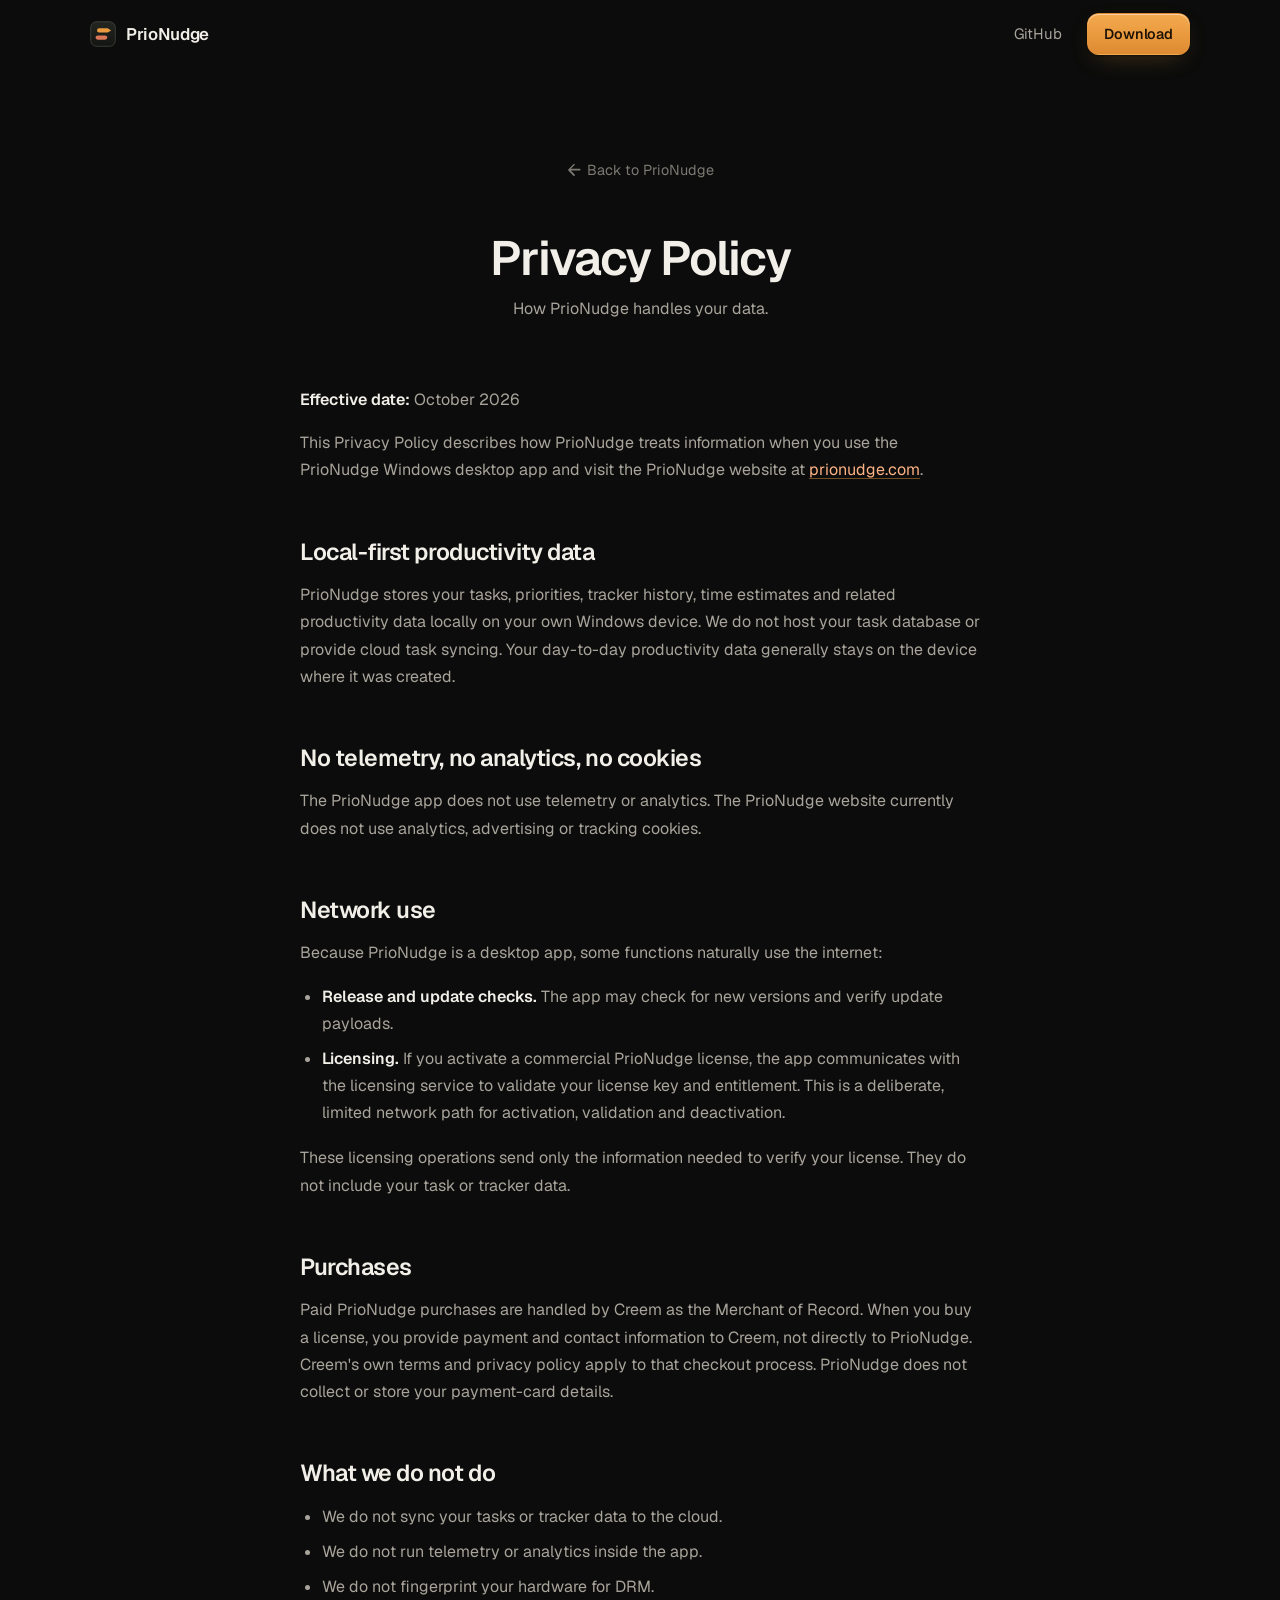
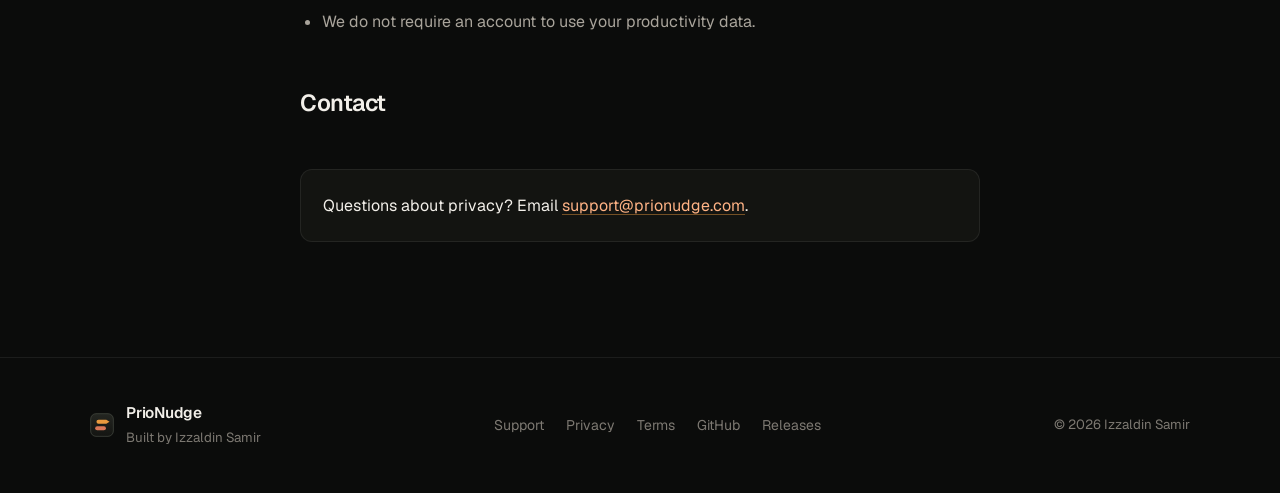
==== privacy.html @ b332f123 "chore: prepare site legal and support pages" ====
<!DOCTYPE html>
<html lang="en">
<head>
<meta charset="utf-8">
<meta name="viewport" content="width=device-width, initial-scale=1">
<title>Privacy Policy — PrioNudge</title>
<meta name="description" content="PrioNudge privacy policy: local-first task and tracker data, no cloud syncing, no telemetry, and how licensing and update checks use the network.">
<meta name="color-scheme" content="dark">
<meta name="theme-color" content="#0B0C0B">

<link rel="canonical" href="https://prionudge.com/privacy.html">

<meta property="og:type" content="website">
<meta property="og:site_name" content="PrioNudge">
<meta property="og:title" content="Privacy Policy — PrioNudge">
<meta property="og:description" content="PrioNudge privacy policy: local-first task and tracker data, no cloud syncing, no telemetry, and how licensing and update checks use the network.">
<meta property="og:url" content="https://prionudge.com/privacy.html">
<meta property="og:image" content="https://prionudge.com/assets/img/og.jpg">

<meta name="twitter:card" content="summary_large_image">
<meta name="twitter:title" content="Privacy Policy — PrioNudge">
<meta name="twitter:description" content="PrioNudge privacy policy: local-first task and tracker data, no cloud syncing, no telemetry, and how licensing and update checks use the network.">
<meta name="twitter:image" content="https://prionudge.com/assets/img/og.jpg">

<link rel="icon" href="assets/favicon.svg" type="image/svg+xml">
<link rel="apple-touch-icon" href="assets/favicon.svg">
<link rel="preload" href="assets/fonts/geist-variable.woff2" as="font" type="font/woff2" crossorigin>
<link rel="stylesheet" href="styles.css">
<noscript><style>[data-reveal]{opacity:1;transform:none}[data-reveal] [data-reveal]{opacity:1;transform:none}</style></noscript>
</head>
<body class="legal-page">
<a class="skip-link" href="#main">Skip to content</a>

<header class="nav" id="nav">
  <div class="container nav__inner">
    <a class="nav__brand" href="index.html" aria-label="PrioNudge, back to home">
      <span class="mark" aria-hidden="true">
        <svg viewBox="0 0 512 512" focusable="false" aria-hidden="true"><use href="#pn-mark"/></svg>
      </span>
      <span class="nav__wordmark">PrioNudge</span>
    </a>
    <nav class="nav__links" aria-label="Primary">
      <a class="nav__link" href="https://github.com/IzzaldinSamir/prionudge-releases" target="_blank" rel="noopener">GitHub</a>
      <a class="btn btn--primary btn--sm" href="https://github.com/IzzaldinSamir/prionudge-releases/releases/download/v0.1.16/PrioNudge_0.1.16_x64-setup.exe" data-dl="exe">Download</a>
    </nav>
  </div>
</header>

<main id="main">
  <div class="legal__container">
    <header class="legal__header" data-reveal>
      <a class="legal__back" href="index.html">
        <svg viewBox="0 0 16 16" aria-hidden="true"><path d="M8.707 1.5a1 1 0 0 0-1.414 0L1.5 7.293a1 1 0 0 0 0 1.414l5.793 5.793a1 1 0 1 0 1.414-1.414L4.414 8.5H14.5a1 1 0 0 0 0-2H4.414l4.293-4.293a1 1 0 0 0 0-1.414z"/></svg>
        Back to PrioNudge
      </a>
      <h1 class="hero__title">Privacy Policy</h1>
      <p>How PrioNudge handles your data.</p>
    </header>

    <div class="legal__body" data-reveal>
      <p><strong>Effective date:</strong> October 2026</p>

      <p>This Privacy Policy describes how PrioNudge treats information when you use the PrioNudge Windows desktop app and visit the PrioNudge website at <a href="https://prionudge.com/">prionudge.com</a>.</p>

      <h2>Local-first productivity data</h2>
      <p>PrioNudge stores your tasks, priorities, tracker history, time estimates and related productivity data locally on your own Windows device. We do not host your task database or provide cloud task syncing. Your day-to-day productivity data generally stays on the device where it was created.</p>

      <h2>No telemetry, no analytics, no cookies</h2>
      <p>The PrioNudge app does not use telemetry or analytics. The PrioNudge website currently does not use analytics, advertising or tracking cookies.</p>

      <h2>Network use</h2>
      <p>Because PrioNudge is a desktop app, some functions naturally use the internet:</p>
      <ul>
        <li><strong>Release and update checks.</strong> The app may check for new versions and verify update payloads.</li>
        <li><strong>Licensing.</strong> If you activate a commercial PrioNudge license, the app communicates with the licensing service to validate your license key and entitlement. This is a deliberate, limited network path for activation, validation and deactivation.</li>
      </ul>
      <p>These licensing operations send only the information needed to verify your license. They do not include your task or tracker data.</p>

      <h2>Purchases</h2>
      <p>Paid PrioNudge purchases are handled by Creem as the Merchant of Record. When you buy a license, you provide payment and contact information to Creem, not directly to PrioNudge. Creem's own terms and privacy policy apply to that checkout process. PrioNudge does not collect or store your payment-card details.</p>

      <h2>What we do not do</h2>
      <ul>
        <li>We do not sync your tasks or tracker data to the cloud.</li>
        <li>We do not run telemetry or analytics inside the app.</li>
        <li>We do not fingerprint your hardware for DRM.</li>
        <li>We do not require an account to use your productivity data.</li>
      </ul>

      <h2>Contact</h2>
      <div class="legal__contact">
        <p>Questions about privacy? Email <a href="mailto:support@prionudge.com">support@prionudge.com</a>.</p>
      </div>
    </div>
  </div>
</main>

<footer class="footer">
  <div class="container footer__inner">
    <div class="footer__brand">
      <span class="mark mark--sm" aria-hidden="true">
        <svg viewBox="0 0 512 512" focusable="false" aria-hidden="true"><use href="#pn-mark"/></svg>
      </span>
      <span>
        <span class="footer__name">PrioNudge</span>
        <span class="footer__by">Built by Izzaldin Samir</span>
      </span>
    </div>
    <nav class="footer__links" aria-label="Footer">
      <a href="mailto:support@prionudge.com">Support</a>
      <a href="privacy.html" aria-current="page">Privacy</a>
      <a href="terms.html">Terms</a>
      <a href="https://github.com/IzzaldinSamir/prionudge-releases" target="_blank" rel="noopener">GitHub</a>
      <a href="https://github.com/IzzaldinSamir/prionudge-releases/releases" target="_blank" rel="noopener">Releases</a>
    </nav>
    <p class="footer__copy">&copy; 2026 Izzaldin Samir</p>
  </div>
</footer>

<svg class="svg-defs" aria-hidden="true" focusable="false" width="0" height="0">
  <defs>
    <linearGradient id="pn-bg" x1="0%" y1="0%" x2="0%" y2="100%">
      <stop offset="0%" stop-color="#242621"/><stop offset="100%" stop-color="#141512"/>
    </linearGradient>
    <g id="pn-mark">
      <rect x="14" y="14" width="484" height="484" rx="114" fill="url(#pn-bg)" stroke="#4A4E46" stroke-width="14"/>
      <rect x="110" y="284" width="230" height="84" rx="42" fill="#D97757"/>
      <path d="M 180 144 L 348 144 L 416 186 L 348 228 L 180 228 A 42 42 0 0 1 180 144 Z" fill="#EA9A3E"/>
    </g>
  </defs>
</svg>

<script src="script.js" defer></script>
</body>
</html>
---- styles.css ----
/* =========================================================
   PrioNudge — landing page
   Obsidian + amber/terracotta. Dark, layered, restrained.
   No build step. No dependencies.
   ========================================================= */

@font-face {
  font-family: "Geist";
  src: url("assets/fonts/geist-variable.woff2") format("woff2");
  font-weight: 100 900;
  font-style: normal;
  font-display: swap;
}

:root {
  /* surfaces */
  --bg:            #0B0C0B;
  --bg-raised:     #0F100E;
  --surface:       #131411;
  --surface-2:     #181916;
  --surface-3:     #1D1E1B;
  --line:          rgba(255, 255, 255, 0.07);
  --line-strong:   rgba(255, 255, 255, 0.13);
  --line-warm:     rgba(234, 154, 62, 0.22);

  /* text */
  --text:          #F2EFE9;
  --text-2:        #A9A49B;
  --text-3:        #7D7972;

  /* brand */
  --amber:         #EA9A3E;
  --amber-soft:    #FFB385;
  --amber-glow:    rgba(234, 154, 62, 0.35);
  --terracotta:    #D97757;
  --terracotta-glow:rgba(217, 119, 87, 0.25);
  --ink:           #1B1004;

  /* metrics */
  --container:     1180px;
  --gutter:        clamp(18px, 4.6vw, 40px);
  --radius:        16px;
  --radius-sm:     12px;
  --radius-xs:     8px;

  --font: "Geist", ui-sans-serif, system-ui, -apple-system, "Segoe UI Variable Text",
          "Segoe UI", Roboto, Helvetica, Arial, sans-serif;
  --mono: ui-monospace, "Cascadia Code", "SF Mono", Menlo, Consolas, monospace;

  --ease: cubic-bezier(0.22, 0.68, 0.16, 1);
  --ease-out: cubic-bezier(0.16, 1, 0.3, 1);
}

/* ---------- reset ---------- */
*, *::before, *::after { box-sizing: border-box; }
* { margin: 0; }

html {
  -webkit-text-size-adjust: 100%;
  scroll-behavior: smooth;
}

body {
  background: var(--bg);
  color: var(--text);
  font-family: var(--font);
  font-size: 16px;
  line-height: 1.55;
  font-synthesis-weight: none;
  -webkit-font-smoothing: antialiased;
  -moz-osx-font-smoothing: grayscale;
  overflow-x: hidden;
  text-rendering: optimizeLegibility;
}

img, svg { display: block; max-width: 100%; }
img { height: auto; }

a { color: inherit; text-decoration: none; }

h1, h2, h3, h4 {
  font-weight: 600;
  letter-spacing: -0.032em;
  line-height: 1.1;
  text-wrap: balance;
}

p { text-wrap: pretty; }

::selection { background: rgba(234, 154, 62, 0.28); color: #fff; }

.svg-defs { position: absolute; width: 0; height: 0; overflow: hidden; }

/* ---------- focus ---------- */
:focus-visible {
  outline: 2px solid var(--amber);
  outline-offset: 3px;
  border-radius: 4px;
}

.skip-link {
  position: absolute;
  left: 12px;
  top: -60px;
  z-index: 100;
  padding: 10px 16px;
  border-radius: var(--radius-xs);
  background: var(--surface-2);
  border: 1px solid var(--line-strong);
  color: var(--text);
  font-size: 0.9rem;
  transition: top 0.18s var(--ease);
}
.skip-link:focus { top: 12px; }

/* ---------- layout ---------- */
.container {
  width: 100%;
  max-width: var(--container);
  margin-inline: auto;
  padding-inline: var(--gutter);
}

.section {
  padding-block: clamp(72px, 9.5vw, 132px);
  position: relative;
}

.section__head {
  display: flex;
  flex-wrap: wrap;
  align-items: end;
  justify-content: space-between;
  gap: 18px 40px;
  margin-bottom: clamp(40px, 5.4vw, 64px);
}
.section__head--center {
  flex-direction: column;
  align-items: center;
  text-align: center;
}

.section__eyebrow {
  color: var(--amber);
  font-size: 0.75rem;
  font-weight: 650;
  letter-spacing: 0.12em;
  text-transform: uppercase;
  margin-bottom: 12px;
}

.section__title {
  font-size: clamp(1.55rem, 3.4vw, 2.6rem);
  max-width: 28ch;
}
.section__title .dim { color: var(--text-3); }

.section__lead {
  color: var(--text-2);
  font-size: clamp(1rem, 1.35vw, 1.1rem);
  line-height: 1.65;
  max-width: 52ch;
}

.grad {
  background-image: linear-gradient(100deg, var(--amber-soft) 0%, var(--amber) 40%, var(--terracotta) 100%);
  -webkit-background-clip: text;
  background-clip: text;
  color: transparent;
  -webkit-text-fill-color: transparent;
}

@supports not ((background-clip: text) or (-webkit-background-clip: text)) {
  .grad {
    background-image: none;
    color: var(--amber);
    -webkit-text-fill-color: currentColor;
  }
}

/* ---------- buttons ---------- */
.btn {
  display: inline-flex;
  align-items: center;
  justify-content: center;
  gap: 9px;
  border: 1px solid transparent;
  border-radius: var(--radius-sm);
  font-family: inherit;
  font-weight: 550;
  letter-spacing: -0.011em;
  white-space: nowrap;
  cursor: pointer;
  transition: transform 0.18s var(--ease), box-shadow 0.22s var(--ease),
              background-color 0.18s var(--ease), border-color 0.18s var(--ease),
              color 0.18s var(--ease);
}

.btn--sm { padding: 9px 16px; font-size: 0.9rem; min-height: 38px; }
.btn--lg { padding: 15px 24px; font-size: 1rem; border-radius: 12px; min-height: 52px; }

.btn__icon { width: 17px; height: 17px; flex: none; fill: currentColor; }

.btn--primary {
  color: var(--ink);
  background-image: linear-gradient(180deg, #F3A94F 0%, var(--amber) 52%, #DD8A32 100%);
  box-shadow:
    inset 0 1px 0 rgba(255, 255, 255, 0.45),
    0 1px 2px rgba(0, 0, 0, 0.5),
    0 8px 26px -10px var(--amber-glow);
}
.btn--primary:hover {
  transform: translateY(-1px);
  box-shadow:
    inset 0 1px 0 rgba(255, 255, 255, 0.55),
    0 2px 5px rgba(0, 0, 0, 0.5),
    0 16px 38px -10px rgba(234, 154, 62, 0.65);
}
.btn--primary:active { transform: translateY(0) scale(0.985); }

.btn--ghost {
  color: var(--text);
  background: rgba(255, 255, 255, 0.04);
  border-color: var(--line-strong);
}
.btn--ghost:hover {
  transform: translateY(-1px);
  background: rgba(255, 255, 255, 0.085);
  border-color: rgba(255, 255, 255, 0.24);
}
.btn--ghost:active { transform: translateY(0) scale(0.985); }

/* ---------- nav ---------- */
.nav {
  position: sticky;
  top: 0;
  z-index: 50;
  border-bottom: 1px solid transparent;
  transition: background-color 0.25s var(--ease), border-color 0.25s var(--ease),
              backdrop-filter 0.25s var(--ease);
}
.nav.is-scrolled {
  background: rgba(11, 12, 11, 0.78);
  backdrop-filter: saturate(150%) blur(16px);
  -webkit-backdrop-filter: saturate(150%) blur(16px);
  border-bottom-color: var(--line);
}

.nav__inner {
  height: 68px;
  display: flex;
  align-items: center;
  justify-content: space-between;
  gap: 16px;
}

.nav__brand {
  display: inline-flex;
  align-items: center;
  gap: 10px;
  min-width: 0;
}
.mark { display: block; width: 26px; height: 26px; flex: none; }
.mark svg { width: 100%; height: 100%; }
.mark--sm { width: 24px; height: 24px; }

.nav__wordmark {
  font-size: 1.05rem;
  font-weight: 600;
  letter-spacing: -0.02em;
}

.nav__links {
  display: flex;
  align-items: center;
  gap: clamp(12px, 2vw, 26px);
}

.nav__link {
  color: var(--text-2);
  font-size: 0.93rem;
  transition: color 0.18s var(--ease);
}
.nav__link:hover { color: var(--text); }

/* =========================================================
   HERO
   ========================================================= */
.hero {
  position: relative;
  padding-top: clamp(56px, 8.5vw, 108px);
  padding-bottom: clamp(44px, 6vw, 76px);
  overflow: hidden;
}

.hero__ambiance {
  position: absolute;
  inset: 0;
  pointer-events: none;
  z-index: 0;
}

.hero__aura {
  position: absolute;
  left: 50%;
  top: -320px;
  width: min(1320px, 170vw);
  height: 1300px;
  transform: translateX(-50%);
  background: radial-gradient(
    52% 42% at 50% 38%,
    rgba(234, 154, 62, 0.22) 0%,
    rgba(217, 119, 87, 0.10) 42%,
    rgba(217, 119, 87, 0) 72%
  );
}

.hero__grid {
  position: absolute;
  inset: 0;
  background-image:
    linear-gradient(rgba(255, 255, 255, 0.028) 1px, transparent 1px),
    linear-gradient(90deg, rgba(255, 255, 255, 0.028) 1px, transparent 1px);
  background-size: 44px 44px;
  -webkit-mask-image: radial-gradient(ellipse at 50% 28%, black 0%, transparent 65%);
  mask-image: radial-gradient(ellipse at 50% 28%, black 0%, transparent 65%);
}

.hero__vignette {
  position: absolute;
  inset: 0;
  background: radial-gradient(ellipse at 50% 0%, transparent 35%, rgba(0,0,0,0.55) 100%);
}

.hero__inner {
  position: relative;
  z-index: 1;
  text-align: center;
  display: flex;
  flex-direction: column;
  align-items: center;
}

.eyebrow {
  display: inline-flex;
  align-items: center;
  gap: 8px;
  padding: 7px 14px 7px 11px;
  border: 1px solid var(--line);
  border-radius: 999px;
  background: rgba(255, 255, 255, 0.03);
  color: var(--text-2);
  font-size: 0.82rem;
  letter-spacing: 0.005em;
}
.eyebrow__dot {
  width: 7px; height: 7px; border-radius: 50%;
  background: var(--amber);
  box-shadow: 0 0 0 3px rgba(234, 154, 62, 0.18);
}

.hero__title {
  margin-top: clamp(22px, 3.4vw, 34px);
  font-size: clamp(1.75rem, 6.5vw, 4.2rem);
  line-height: 1.05;
  letter-spacing: -0.038em;
  max-width: 22ch;
}

.hero__lead {
  margin-top: clamp(16px, 2.3vw, 24px);
  max-width: 58ch;
  color: var(--text-2);
  font-size: clamp(1.02rem, 1.55vw, 1.15rem);
  line-height: 1.65;
}

.hero__actions {
  margin-top: clamp(28px, 3.8vw, 40px);
  display: flex;
  flex-wrap: wrap;
  gap: 12px;
  align-items: center;
  justify-content: center;
}

.hero__note {
  margin-top: 18px;
  color: var(--text-3);
  font-size: 0.875rem;
  display: flex;
  flex-wrap: wrap;
  justify-content: center;
  align-items: center;
  gap: 6px;
}
.hero__note--center { justify-content: center; }
.hero__note a {
  color: var(--text-2);
  text-decoration: underline;
  text-decoration-color: rgba(255, 255, 255, 0.22);
  text-underline-offset: 3px;
  transition: color 0.18s var(--ease), text-decoration-color 0.18s var(--ease);
}
.hero__note a:hover { color: var(--amber); text-decoration-color: rgba(234, 154, 62, 0.5); }
.ver {
  color: var(--text-2);
  font-variant-numeric: tabular-nums;
}

/* ---------- app stage ---------- */
.hero__stage {
  position: relative;
  z-index: 1;
  margin-top: clamp(44px, 6.5vw, 78px);
}

.shot {
  position: relative;
  width: 100%;
  max-width: 1320px;
  margin-inline: auto;
  padding-inline: var(--gutter);
}

.shot__glow {
  position: absolute;
  left: 50%;
  top: -4%;
  width: 96%;
  height: 78%;
  transform: translateX(-50%);
  background: radial-gradient(50% 50% at 50% 46%, rgba(234, 154, 62, 0.22) 0%, rgba(217, 119, 87, 0) 68%);
  filter: blur(40px);
  pointer-events: none;
}

.shot__rim {
  position: absolute;
  inset: 0;
  border-radius: calc(var(--radius) + 1px);
  padding: 1px;
  background: linear-gradient(180deg, rgba(255,255,255,0.18) 0%, rgba(255,255,255,0.04) 18%, rgba(255,255,255,0) 60%);
  -webkit-mask: linear-gradient(#fff 0 0) content-box, linear-gradient(#fff 0 0);
  mask: linear-gradient(#fff 0 0) content-box, linear-gradient(#fff 0 0);
  -webkit-mask-composite: xor;
  mask-composite: exclude;
  pointer-events: none;
}

.shot__frame {
  position: relative;
  border-radius: var(--radius);
  overflow: hidden;
  border: 1px solid var(--line-strong);
  background: #090A09;
  box-shadow:
    0 0 0 1px rgba(0, 0, 0, 0.55),
    0 4px 10px rgba(0, 0, 0, 0.5),
    0 40px 90px -34px rgba(0, 0, 0, 0.9),
    0 90px 160px -70px rgba(0, 0, 0, 0.95);
  transform-style: preserve-3d;
  transform: perspective(1200px) rotateX(var(--rx, 0deg)) rotateY(var(--ry, 0deg));
  transition: transform 0.25s var(--ease-out);
  will-change: transform;
}

.shot__frame img {
  width: 100%;
  height: auto;
  display: block;
}

.shot__sheen {
  position: absolute;
  inset: 0 0 auto;
  height: 1px;
  background: linear-gradient(90deg, transparent, rgba(255,255,255,0.18), transparent);
  pointer-events: none;
}

.shot__cursor-glow {
  position: absolute;
  inset: 0;
  opacity: 0;
  background: radial-gradient(
    320px 220px at calc(var(--px, 50%) * 1px) calc(var(--py, 0) * 1px),
    rgba(234, 154, 62, 0.12),
    transparent 60%
  );
  pointer-events: none;
  transition: opacity 0.3s var(--ease);
}
.hero--parallax .shot__cursor-glow { opacity: 1; }

.shot__caption {
  margin-top: 18px;
  color: var(--text-3);
  font-size: 0.85rem;
  text-align: center;
  padding-inline: 8px;
  line-height: 1.55;
}

/* =========================================================
   WHY PRIONUDGE
   ========================================================= */
.section--why { padding-bottom: clamp(64px, 8vw, 108px); }

.editorial {
  display: grid;
  grid-template-columns: minmax(0, 0.95fr) minmax(0, 1fr);
  gap: clamp(40px, 6vw, 90px);
  align-items: start;
}
.editorial__intro { position: sticky; top: 110px; }
.editorial__intro .section__lead { margin-top: 18px; color: var(--text-2); }

.principles { display: flex; flex-direction: column; gap: 0; }
.principle {
  display: grid;
  grid-template-columns: auto 1fr;
  gap: 22px;
  padding-block: clamp(26px, 3.2vw, 34px);
  border-top: 1px solid var(--line);
}
.principle:last-child { border-bottom: 1px solid var(--line); }
.principle__num {
  font-size: 0.75rem;
  font-weight: 650;
  letter-spacing: 0.08em;
  color: var(--amber);
  padding-top: 3px;
}
.principle__body h3 {
  font-size: clamp(1.05rem, 1.7vw, 1.25rem);
  letter-spacing: -0.02em;
}
.principle__body p {
  margin-top: 10px;
  color: var(--text-2);
  font-size: clamp(0.95rem, 1.2vw, 1.02rem);
  line-height: 1.65;
  max-width: 52ch;
}

/* =========================================================
   PRODUCT STORY / FEATURES
   ========================================================= */
.section--features {
  background: linear-gradient(180deg, rgba(255,255,255,0.01) 0%, transparent 12%, transparent 88%, rgba(255,255,255,0.01));
}

.feature {
  display: grid;
  grid-template-columns: minmax(0, 1fr) minmax(0, 1.35fr);
  gap: clamp(28px, 5vw, 72px);
  align-items: center;
  padding-block: clamp(54px, 7vw, 92px);
}
.section--features .feature:first-of-type { padding-top: 0; }
.section--features .feature:not(:last-of-type) { border-bottom: 1px solid var(--line); }
.section--features .feature:last-of-type { padding-bottom: 0; }
.feature--reverse { direction: rtl; }
.feature--reverse > * { direction: ltr; }

.feature__copy { max-width: 46ch; }
.feature__kicker {
  display: inline-flex;
  align-items: center;
  gap: 8px;
  color: var(--amber);
  font-size: 0.72rem;
  font-weight: 650;
  letter-spacing: 0.12em;
  text-transform: uppercase;
  margin-bottom: 14px;
}
.feature__kicker::before {
  content: "";
  width: 20px; height: 1px;
  background: var(--amber);
}
.feature__copy h3 {
  font-size: clamp(1.45rem, 2.8vw, 2.15rem);
  letter-spacing: -0.03em;
  line-height: 1.12;
}
.feature__copy > p {
  margin-top: 16px;
  color: var(--text-2);
  font-size: clamp(0.98rem, 1.25vw, 1.05rem);
  line-height: 1.65;
}
.feature__list {
  margin-top: 22px;
  padding: 0;
  list-style: none;
  display: flex;
  flex-direction: column;
  gap: 10px;
}
.feature__list li {
  position: relative;
  padding-left: 18px;
  color: var(--text-2);
  font-size: clamp(0.93rem, 1.15vw, 0.98rem);
  line-height: 1.55;
}
.feature__list li::before {
  content: "";
  position: absolute;
  left: 0; top: 9px;
  width: 6px; height: 6px;
  border-radius: 50%;
  background: var(--amber);
}

.feature__media { margin: 0; }
.feature__frame {
  position: relative;
  border-radius: var(--radius);
  overflow: hidden;
  border: 1px solid var(--line);
  background: #090A09;
  box-shadow:
    0 0 0 1px rgba(0,0,0,0.45),
    0 24px 60px -28px rgba(0,0,0,0.9),
    0 0 0 1px rgba(255,255,255,0.02) inset;
  transition: border-color 0.25s var(--ease), transform 0.25s var(--ease), box-shadow 0.25s var(--ease);
}
.feature__frame img {
  width: 100%;
  height: auto;
  display: block;
}
.feature:hover .feature__frame {
  border-color: var(--line-warm);
  transform: translateY(-3px);
  box-shadow:
    0 28px 70px -30px rgba(0,0,0,0.95),
    0 0 44px -16px rgba(234, 154, 62, 0.22);
}

.feature__callout {
  position: absolute;
  right: 18px; bottom: 18px;
  display: inline-flex;
  align-items: center;
  gap: 8px;
  padding: 8px 12px;
  border-radius: 999px;
  background: rgba(11, 12, 11, 0.78);
  border: 1px solid var(--line-warm);
  color: var(--text);
  font-size: 0.78rem;
  font-weight: 550;
  letter-spacing: -0.01em;
  backdrop-filter: blur(8px);
  -webkit-backdrop-filter: blur(8px);
}
.feature__callout-dot {
  width: 7px; height: 7px;
  border-radius: 50%;
  background: var(--amber);
  box-shadow: 0 0 10px var(--amber-glow);
}

.feature__frame--focus {
  border-color: rgba(217, 119, 87, 0.28);
  box-shadow:
    0 0 0 1px rgba(0,0,0,0.45),
    0 24px 60px -28px rgba(0,0,0,0.9),
    inset 0 0 80px rgba(217, 119, 87, 0.08);
}
.feature__focus-ring {
  position: absolute;
  inset: 0;
  border-radius: inherit;
  pointer-events: none;
  box-shadow: inset 0 0 0 1px rgba(234, 154, 62, 0.12);
}

.feature__caption {
  margin-top: 16px;
  color: var(--text-3);
  font-size: 0.85rem;
  padding-inline: 4px;
  line-height: 1.55;
}

/* ---------- quick capture demo ---------- */
.feature__frame--demo { position: relative; }
.capture-demo {
  position: absolute;
  left: 50%;
  bottom: 26px;
  transform: translateX(-50%);
  width: min(420px, 86%);
  padding: 14px;
  border-radius: var(--radius-sm);
  background: rgba(11, 12, 11, 0.82);
  border: 1px solid var(--line-strong);
  backdrop-filter: blur(12px);
  -webkit-backdrop-filter: blur(12px);
  box-shadow: 0 14px 40px -14px rgba(0,0,0,0.8);
}
.capture-demo__bar {
  display: flex;
  align-items: center;
  gap: 8px;
  padding: 10px 12px;
  border-radius: var(--radius-xs);
  background: rgba(255,255,255,0.04);
  border: 1px solid var(--line);
}
.capture-demo__input {
  display: inline-flex;
  align-items: center;
  min-width: 0;
  color: var(--text);
  font-family: var(--mono);
  font-size: 0.82rem;
}
.capture-demo__text {
  display: inline-block;
  white-space: nowrap;
  overflow: hidden;
  vertical-align: bottom;
}
.capture-demo__caret {
  display: inline-block;
  width: 2px; height: 1.1em;
  background: var(--amber);
  margin-left: 2px;
  animation: caret-blink 1s step-end infinite;
}

.capture-demo__chips {
  display: flex;
  flex-wrap: wrap;
  gap: 8px;
  margin-top: 12px;
}
.capture-demo__chip {
  display: inline-flex;
  align-items: center;
  gap: 5px;
  padding: 5px 9px;
  border-radius: 999px;
  font-size: 0.75rem;
  font-weight: 550;
  border: 1px solid var(--line);
  background: rgba(255,255,255,0.04);
  color: var(--text-2);
  opacity: 0;
  transform: translateY(6px);
}
.capture-demo__chip svg { width: 12px; height: 12px; fill: currentColor; }
.capture-demo__chip--date { color: var(--amber-soft); border-color: rgba(234, 154, 62, 0.25); }
.capture-demo__chip--priority { color: var(--terracotta); border-color: rgba(217, 119, 87, 0.3); }
.capture-demo__chip--estimate { color: #9BB0C4; border-color: rgba(155, 176, 196, 0.25); }

@keyframes caret-blink {
  0%, 100% { opacity: 1; }
  50% { opacity: 0; }
}
@keyframes typing {
  from { width: 0; }
  to { width: 100%; }
}
@keyframes chip-in {
  to { opacity: 1; transform: translateY(0); }
}

@media (prefers-reduced-motion: no-preference) {
  .capture-demo__text { animation: typing 2.4s steps(42, end) 0.4s both; }
  .capture-demo__chip:nth-child(1) { animation: chip-in 0.5s var(--ease-out) 2.2s both; }
  .capture-demo__chip:nth-child(2) { animation: chip-in 0.5s var(--ease-out) 2.5s both; }
  .capture-demo__chip:nth-child(3) { animation: chip-in 0.5s var(--ease-out) 2.8s both; }
}
@media (prefers-reduced-motion: reduce) {
  .capture-demo__chip { opacity: 1; transform: none; }
}

/* =========================================================
   RECURRING TASKS
   ========================================================= */
.hero__release-tag {
  color: var(--amber-soft);
  font-weight: 500;
}

.feature--recurring .feature__frame {
  padding: clamp(22px, 3.2vw, 34px);
  padding-bottom: clamp(48px, 6vw, 64px);
  background:
    radial-gradient(ellipse at 85% 15%, rgba(234, 154, 62, 0.08) 0%, transparent 60%),
    linear-gradient(180deg, #131512 0%, #0C0D0B 100%);
  min-height: 380px;
  display: flex;
  flex-direction: column;
  justify-content: center;
}

.recurrence-demo {
  display: flex;
  flex-direction: column;
  gap: 18px;
  width: 100%;
}

.recurrence-demo__header {
  display: flex;
  flex-wrap: wrap;
  align-items: center;
  justify-content: space-between;
  gap: 8px 12px;
  padding-bottom: 14px;
  border-bottom: 1px solid var(--line);
}

.recurrence-demo__title-group {
  display: flex;
  align-items: center;
  gap: 10px;
}

.recurrence-demo__icon {
  display: grid;
  place-items: center;
  width: 28px;
  height: 28px;
  border-radius: var(--radius-xs);
  background: rgba(234, 154, 62, 0.1);
  border: 1px solid var(--line-warm);
  color: var(--amber);
}
.recurrence-demo__icon svg {
  width: 14px;
  height: 14px;
  fill: currentColor;
}

.recurrence-demo__heading {
  font-size: 0.88rem;
  font-weight: 600;
  letter-spacing: -0.01em;
  color: var(--text);
}

.recurrence-demo__status {
  font-size: 0.75rem;
  color: var(--text-3);
  font-family: var(--mono);
}

.recurrence-demo__chips {
  display: flex;
  flex-wrap: wrap;
  gap: 8px;
}

.recurrence-chip {
  display: inline-flex;
  align-items: center;
  gap: 6px;
  padding: 6px 14px;
  border-radius: 999px;
  font-size: 0.82rem;
  font-weight: 500;
  letter-spacing: -0.01em;
  background: rgba(255, 255, 255, 0.035);
  border: 1px solid var(--line);
  color: var(--text-2);
  transition: border-color 0.2s var(--ease), color 0.2s var(--ease), background 0.2s var(--ease);
}

.recurrence-chip--active {
  background: rgba(234, 154, 62, 0.12);
  border-color: rgba(234, 154, 62, 0.45);
  color: var(--amber-soft);
  font-weight: 600;
  box-shadow: 0 0 16px -4px rgba(234, 154, 62, 0.25);
}

.recurrence-chip__dot {
  width: 6px;
  height: 6px;
  border-radius: 50%;
  background: var(--amber);
  box-shadow: 0 0 8px var(--amber-glow);
}

.recurrence-demo__flow {
  display: flex;
  flex-direction: column;
  gap: 10px;
  padding: 14px 16px;
  border-radius: var(--radius-sm);
  background: rgba(0, 0, 0, 0.35);
  border: 1px solid var(--line);
}

.recurrence-demo__item {
  display: flex;
  align-items: center;
  gap: 12px;
  padding: 10px 14px;
  border-radius: var(--radius-xs);
  background: rgba(255, 255, 255, 0.025);
  border: 1px solid var(--line);
}

.recurrence-demo__item--completed {
  opacity: 0.62;
}

.recurrence-demo__item--active {
  background: rgba(255, 255, 255, 0.045);
  border-color: rgba(234, 154, 62, 0.25);
}

.recurrence-demo__check {
  display: grid;
  place-items: center;
  width: 20px;
  height: 20px;
  border-radius: 6px;
  background: rgba(234, 154, 62, 0.2);
  color: var(--amber);
  flex-shrink: 0;
}
.recurrence-demo__check svg {
  width: 12px;
  height: 12px;
  fill: currentColor;
}

.recurrence-demo__circle {
  width: 20px;
  height: 20px;
  border-radius: 6px;
  border: 1.5px solid rgba(234, 154, 62, 0.6);
  flex-shrink: 0;
}

.recurrence-demo__meta {
  display: flex;
  flex-direction: column;
  gap: 2px;
  flex: 1;
  min-width: 0;
}

.recurrence-demo__name {
  font-size: 0.88rem;
  font-weight: 550;
  letter-spacing: -0.01em;
  color: var(--text);
  white-space: nowrap;
  overflow: hidden;
  text-overflow: ellipsis;
}

.recurrence-demo__item--completed .recurrence-demo__name {
  text-decoration: line-through;
  text-decoration-color: var(--text-3);
  color: var(--text-2);
}

.recurrence-demo__date {
  font-size: 0.75rem;
  color: var(--text-3);
  font-family: var(--mono);
}

.recurrence-demo__badge,
.recurrence-demo__tag {
  font-size: 0.72rem;
  padding: 3px 8px;
  border-radius: 4px;
  white-space: nowrap;
  flex-shrink: 0;
}

.recurrence-demo__badge {
  background: rgba(255, 255, 255, 0.05);
  color: var(--text-3);
  border: 1px solid var(--line);
}

.recurrence-demo__tag {
  background: rgba(234, 154, 62, 0.12);
  color: var(--amber-soft);
  border: 1px solid rgba(234, 154, 62, 0.3);
  font-weight: 600;
}

.recurrence-demo__connector {
  display: flex;
  align-items: center;
  gap: 10px;
  padding-left: 24px;
  padding-block: 2px;
}

.recurrence-demo__line {
  width: 16px;
  height: 1px;
  background: var(--line-strong);
}

.recurrence-demo__renew-pill {
  font-size: 0.72rem;
  color: var(--text-3);
  font-family: var(--mono);
  letter-spacing: 0.02em;
}

/* =========================================================
   NATIVE WINDOWS / BENTO
   ========================================================= */
.section--tech { padding-top: clamp(64px, 8vw, 108px); }

.bento {
  display: grid;
  grid-template-columns: repeat(4, minmax(0, 1fr));
  grid-template-areas:
    "local local update keyboard"
    "tray tray tray tray"
    "remind remind remind remind";
  gap: 16px;
}

.bento__card {
  position: relative;
  padding: clamp(22px, 2.4vw, 28px);
  border-radius: var(--radius-sm);
  background: var(--surface);
  border: 1px solid var(--line);
  overflow: hidden;
  transition: border-color 0.22s var(--ease), transform 0.22s var(--ease), box-shadow 0.22s var(--ease);
}
.bento__card::before {
  content: "";
  position: absolute;
  inset: 0;
  border-radius: inherit;
  pointer-events: none;
  box-shadow: inset 0 1px 0 rgba(255,255,255,0.055), inset 0 -1px 0 rgba(0,0,0,0.35);
}
.bento__card:hover {
  border-color: var(--line-warm);
  transform: translateY(-2px);
  box-shadow: 0 18px 44px -22px rgba(0,0,0,0.8), 0 0 30px -14px rgba(234, 154, 62, 0.12);
}
.bento__card:nth-child(1) { grid-area: local; }
.bento__card:nth-child(2) { grid-area: update; }
.bento__card:nth-child(3) { grid-area: keyboard; }
.bento__card:nth-child(4) { grid-area: tray; }
.bento__card:nth-child(5) { grid-area: remind; }

.bento__icon {
  display: grid;
  place-items: center;
  width: 36px; height: 36px;
  border-radius: 10px;
  background: rgba(234, 154, 62, 0.08);
  border: 1px solid var(--line-warm);
  margin-bottom: 16px;
}
.bento__icon svg { width: 18px; height: 18px; fill: var(--amber); }

.bento__card h3 {
  font-size: 1.05rem;
  letter-spacing: -0.018em;
}
.bento__card p {
  margin-top: 8px;
  color: var(--text-2);
  font-size: 0.92rem;
  line-height: 1.6;
  max-width: 48ch;
}
.bento__card--wide p { max-width: 72ch; }

/* =========================================================
   FINAL CTA
   ========================================================= */
.cta {
  position: relative;
  overflow: hidden;
  padding-block: clamp(90px, 12vw, 160px);
}

.cta__ambiance {
  position: absolute;
  inset: 0;
  pointer-events: none;
}
.cta__aura {
  position: absolute;
  left: 50%;
  bottom: -460px;
  width: min(1100px, 150vw);
  height: 860px;
  transform: translateX(-50%);
  background: radial-gradient(
    48% 48% at 50% 50%,
    rgba(234, 154, 62, 0.18) 0%,
    rgba(217, 119, 87, 0.07) 44%,
    rgba(217, 119, 87, 0) 74%
  );
}
.cta__vignette {
  position: absolute;
  inset: 0;
  background: radial-gradient(ellipse at 50% 100%, transparent 30%, rgba(0,0,0,0.5) 100%);
}

.cta__inner {
  position: relative;
  z-index: 1;
  text-align: center;
  display: flex;
  flex-direction: column;
  align-items: center;
}
.cta__title {
  font-size: clamp(1.85rem, 5.2vw, 3.35rem);
  line-height: 1.06;
  letter-spacing: -0.036em;
  max-width: 22ch;
}

/* =========================================================
   FOOTER
   ========================================================= */
.footer {
  border-top: 1px solid var(--line);
  padding-block: clamp(32px, 4vw, 44px);
}
.footer__inner {
  display: flex;
  flex-wrap: wrap;
  align-items: center;
  justify-content: space-between;
  gap: 20px 32px;
}
.footer__brand { display: flex; align-items: center; gap: 12px; }
.footer__name { display: block; font-weight: 600; font-size: 0.96rem; letter-spacing: -0.015em; }
.footer__by { display: block; color: var(--text-3); font-size: 0.83rem; margin-top: 2px; }

.footer__links { display: flex; flex-wrap: wrap; gap: 22px; }
.footer__links a {
  color: var(--text-3);
  font-size: 0.875rem;
  transition: color 0.18s var(--ease);
}
.footer__links a:hover { color: var(--text); }

.footer__copy { color: var(--text-3); font-size: 0.83rem; }

/* =========================================================
   STICKY MOBILE CTA
   ========================================================= */
.sticky-cta {
  position: fixed;
  left: 0; right: 0; bottom: 0;
  z-index: 40;
  padding: 12px var(--gutter) calc(12px + env(safe-area-inset-bottom));
  background: linear-gradient(180deg, rgba(11,12,11,0) 0%, rgba(11,12,11,0.92) 30%, rgba(11,12,11,0.96) 100%);
  border-top: 1px solid var(--line);
  backdrop-filter: blur(10px);
  -webkit-backdrop-filter: blur(10px);
  transform: translateY(110%);
  transition: transform 0.35s var(--ease-out);
  display: none;
}
.sticky-cta.is-visible { transform: translateY(0); }

.sticky-cta__btn {
  display: flex;
  align-items: center;
  justify-content: center;
  gap: 10px;
  width: 100%;
  min-height: 50px;
  padding: 12px 20px;
  border-radius: 12px;
  background: var(--surface-2);
  border: 1px solid var(--line-strong);
  color: var(--text);
  font-weight: 550;
  font-size: 0.98rem;
  transition: background-color 0.18s var(--ease), border-color 0.18s var(--ease);
}
.sticky-cta__btn:hover { background: var(--surface-3); border-color: var(--line-warm); }
.sticky-cta__icon { width: 18px; height: 18px; fill: currentColor; }
.sticky-cta__btn .ver { color: var(--text-3); font-size: 0.78rem; margin-left: 2px; }

/* =========================================================
   REVEAL
   ========================================================= */
[data-reveal] {
  opacity: 0;
  transform: translateY(16px);
  transition: opacity 0.8s var(--ease-out), transform 0.8s var(--ease-out);
}
[data-reveal].is-visible {
  opacity: 1;
  transform: none;
}

/* stagger children when a parent is revealed */
[data-reveal] > [data-reveal] { transition-delay: 0.08s; }
[data-reveal] > [data-reveal]:nth-child(2) { transition-delay: 0.14s; }
[data-reveal] > [data-reveal]:nth-child(3) { transition-delay: 0.2s; }
[data-reveal] > [data-reveal]:nth-child(4) { transition-delay: 0.26s; }

/* =========================================================
   RESPONSIVE
   ========================================================= */
@media (max-width: 1000px) {
  .feature { grid-template-columns: minmax(0, 1fr); gap: 30px; }
  .feature--reverse { direction: ltr; }
  .feature__copy { max-width: 60ch; }
  .feature__media { order: -1; }
  .feature__callout { right: 14px; bottom: 14px; font-size: 0.72rem; }

  .bento { grid-template-columns: repeat(2, minmax(0, 1fr)); grid-template-areas: "local local" "update keyboard" "tray tray" "remind remind"; }
}

@media (max-width: 860px) {
  .editorial { grid-template-columns: 1fr; gap: 34px; }
  .editorial__intro { position: static; }

  .section__head { flex-direction: column; align-items: flex-start; gap: 14px; }
  .section__head--center { align-items: center; text-align: center; }
}

@media (max-width: 680px) {
  .nav__inner { height: 62px; }
  .nav__link { display: none; }

  .hero__actions { width: 100%; flex-direction: column; align-items: stretch; }
  .hero__actions .btn { width: 100%; }

  .shot__frame {
    aspect-ratio: 10 / 16;
  }
  .shot__frame img {
    width: 100%;
    height: 100%;
    object-fit: cover;
    object-position: 22% top;
  }
  .shot__caption { font-size: 0.8rem; }

  .principle { gap: 16px; }
  .principle__num { padding-top: 2px; }

  .feature { gap: 24px; padding-block: 42px; }
  .feature__copy > p { font-size: 1rem; }
  .feature__list li { font-size: 0.95rem; }

  .capture-demo { bottom: 18px; padding: 12px; width: min(340px, 90%); }
  .capture-demo__input { font-size: 0.72rem; }
  .capture-demo__bar { padding: 8px 10px; }

  .bento { grid-template-columns: 1fr; grid-template-areas: "local" "update" "keyboard" "tray" "remind"; }

  .feature--recurring .feature__frame {
    padding: 18px 14px;
    padding-bottom: 18px;
    min-height: auto;
  }
  .feature--recurring .feature__callout {
    position: static;
    margin-top: 14px;
    align-self: flex-start;
  }
  .recurrence-demo__flow {
    padding: 12px 10px;
  }
  .recurrence-demo__connector {
    padding-left: 10px;
  }
  .recurrence-demo__renew-pill {
    font-size: 0.68rem;
  }

  .footer__inner { flex-direction: column; align-items: flex-start; }

  .sticky-cta {
    display: block;
    padding-inline: 16px;
  }
  .sticky-cta__btn {
    padding: 11px 14px;
    gap: 8px;
    font-size: 0.94rem;
  }
  body:has(.sticky-cta.is-visible),
  body.sticky-cta-active { padding-bottom: 78px; }
}

@media (max-width: 400px) {
  .hero__title { font-size: 1.7rem; letter-spacing: -0.032em; }
  .hero__lead { font-size: 0.98rem; }
  .eyebrow { font-size: 0.78rem; }
  .section__title { font-size: 1.45rem; }
  .cta__title { font-size: 1.65rem; }
  .recurrence-chip { padding: 5px 10px; font-size: 0.76rem; }
  .recurrence-demo__name { font-size: 0.82rem; }
}

@media (max-width: 360px) {
  .hero__title { font-size: 1.55rem; }
}

/* =========================================================
   MOTION PREFERENCES
   ========================================================= */
@media (prefers-reduced-motion: reduce) {
  html { scroll-behavior: auto; }
  *, *::before, *::after {
    animation-duration: 0.001ms !important;
    animation-iteration-count: 1 !important;
    transition-duration: 0.001ms !important;
  }
  [data-reveal] { opacity: 1; transform: none; }
  .btn:hover, .feature:hover .feature__frame, .bento__card:hover { transform: none; }
  .hero__frame, .shot__frame { transform: none; }
  .shot__cursor-glow { display: none; }
}

/* coarse pointer: disable cursor-driven parallax */
@media (pointer: coarse) {
  .shot__cursor-glow { display: none; }
  .hero--parallax .shot__frame { transform: none; }
}

/* =========================================================
   LEGAL PAGES (Privacy, Terms)
   ========================================================= */
.legal-page { background: var(--bg); }
.legal-page main {
  min-height: calc(100vh - 68px - 120px);
  padding-block: clamp(56px, 7vw, 96px) clamp(72px, 9vw, 120px);
}
.legal-page .hero__title { font-size: clamp(1.9rem, 5vw, 3rem); }

.legal__container {
  max-width: 760px;
  margin-inline: auto;
  padding-inline: var(--gutter);
}

.legal__header {
  margin-bottom: clamp(40px, 5vw, 64px);
  text-align: center;
}
.legal__header p {
  margin-top: 14px;
  color: var(--text-2);
  font-size: clamp(1rem, 1.25vw, 1.1rem);
}

.legal__body {
  color: var(--text-2);
  font-size: clamp(1rem, 1.15vw, 1.05rem);
  line-height: 1.7;
}
.legal__body h2 {
  margin-top: clamp(40px, 5vw, 56px);
  margin-bottom: 16px;
  font-size: clamp(1.15rem, 2vw, 1.45rem);
  color: var(--text);
  letter-spacing: -0.02em;
}
.legal__body h3 {
  margin-top: 28px;
  margin-bottom: 10px;
  font-size: 1.05rem;
  color: var(--text);
}
.legal__body p { margin-bottom: 16px; }
.legal__body ul, .legal__body ol {
  margin: 0 0 18px 0;
  padding-left: 22px;
}
.legal__body li { margin-bottom: 8px; }
.legal__body a {
  color: var(--amber-soft);
  text-decoration: underline;
  text-decoration-color: rgba(234, 154, 62, 0.45);
  text-underline-offset: 3px;
  transition: color 0.18s var(--ease), text-decoration-color 0.18s var(--ease);
}
.legal__body a:hover {
  color: var(--amber);
  text-decoration-color: rgba(234, 154, 62, 0.85);
}
.legal__body strong { color: var(--text); font-weight: 600; }
.legal__body hr {
  border: 0;
  border-top: 1px solid var(--line);
  margin-block: clamp(36px, 4.5vw, 52px);
}

.legal__contact {
  margin-top: clamp(36px, 4.5vw, 52px);
  padding: 22px;
  border-radius: var(--radius-sm);
  background: var(--surface);
  border: 1px solid var(--line);
}
.legal__contact p { margin: 0; color: var(--text); }

/* subtle back link under page title */
.legal__back {
  display: inline-flex;
  align-items: center;
  gap: 6px;
  margin-bottom: 18px;
  color: var(--text-3);
  font-size: 0.9rem;
  transition: color 0.18s var(--ease);
}
.legal__back:hover { color: var(--text); }
.legal__back svg {
  width: 14px;
  height: 14px;
  fill: currentColor;
}

@media (max-width: 680px) {
  .legal-page main { padding-block: 40px 64px; }
  .legal__body ul, .legal__body ol { padding-left: 18px; }
}

@media print {
  .legal-page { background: #fff; color: #000; }
  .legal__body { color: #222; }
  .legal__body h2, .legal__body h3, .legal__body strong { color: #000; }
}

/* =========================================================
   PRINT
   ========================================================= */
@media print {
  body { background: #fff; color: #000; }
  .nav, .hero__ambiance, .cta__ambiance, .shot__glow, .shot__rim, .shot__cursor-glow,
  .feature__callout, .feature__focus-ring, .capture-demo, .sticky-cta { display: none; }
  [data-reveal] { opacity: 1; transform: none; }
}
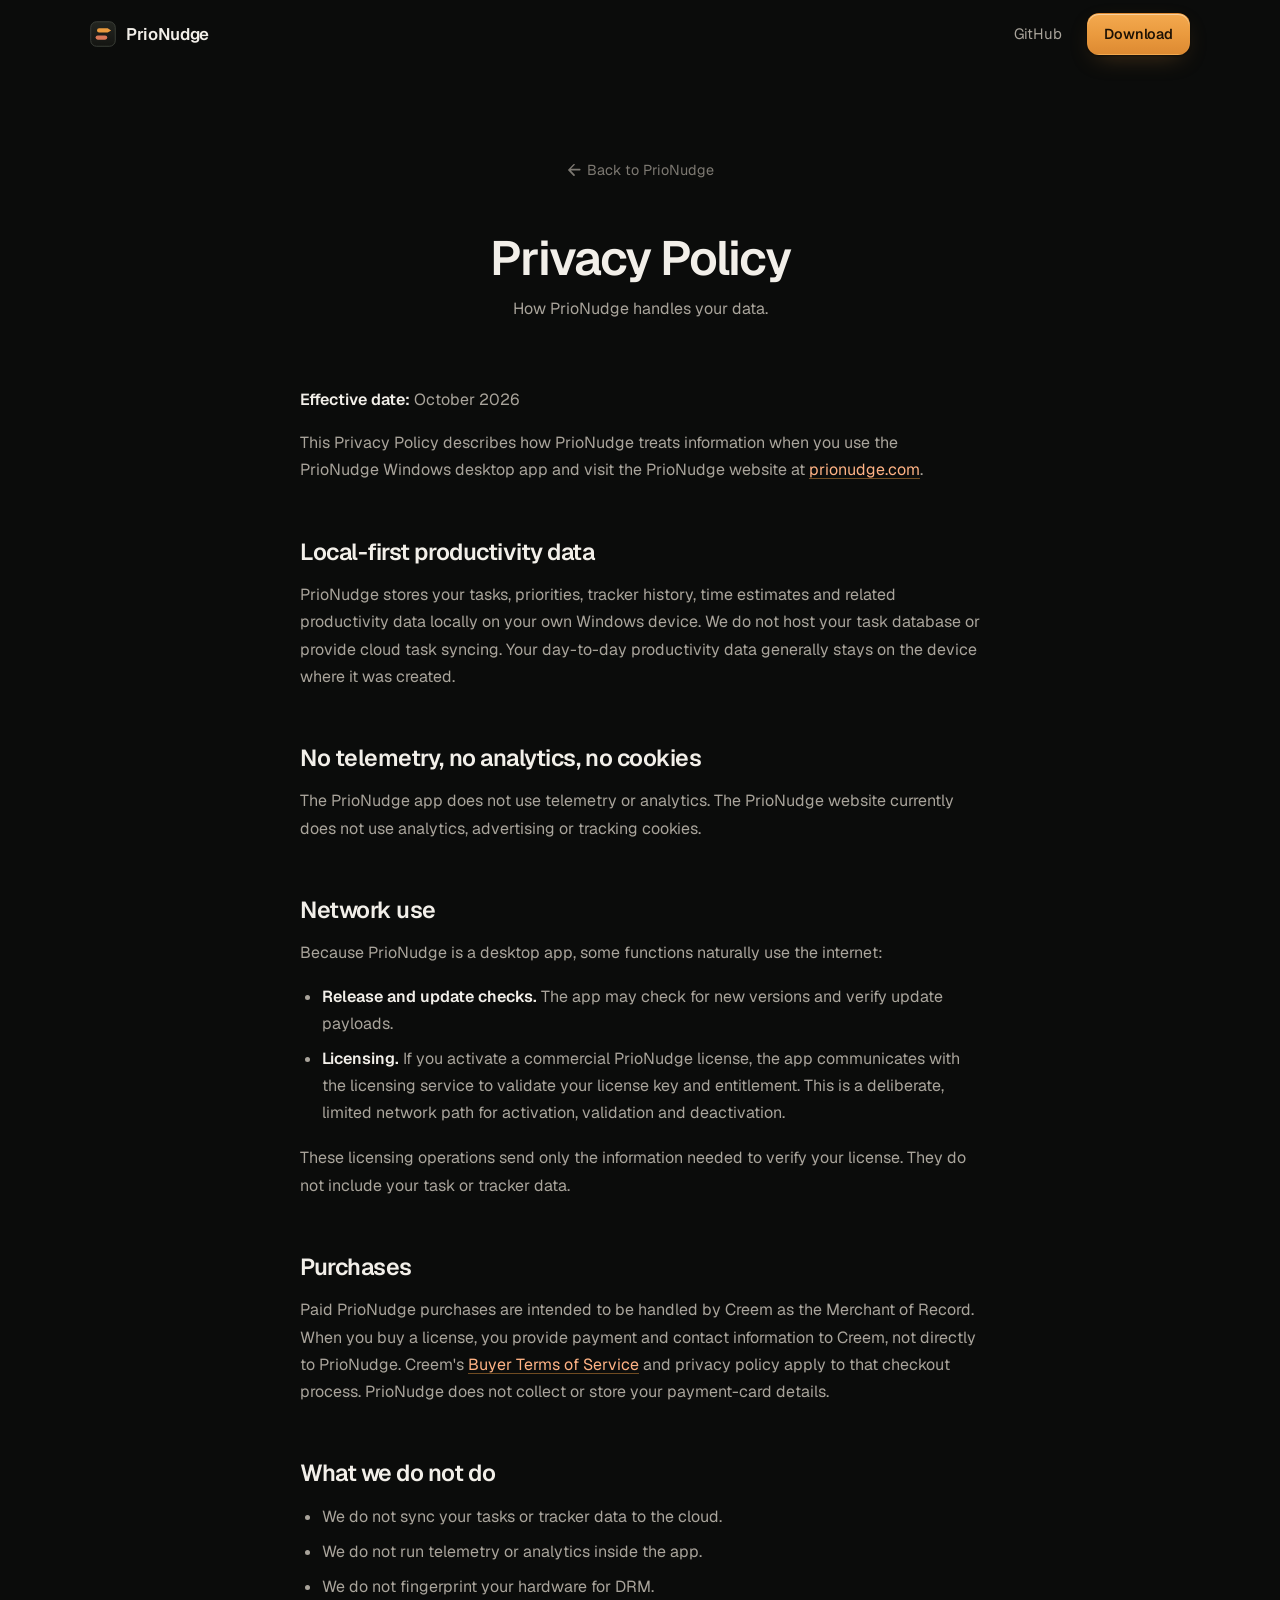
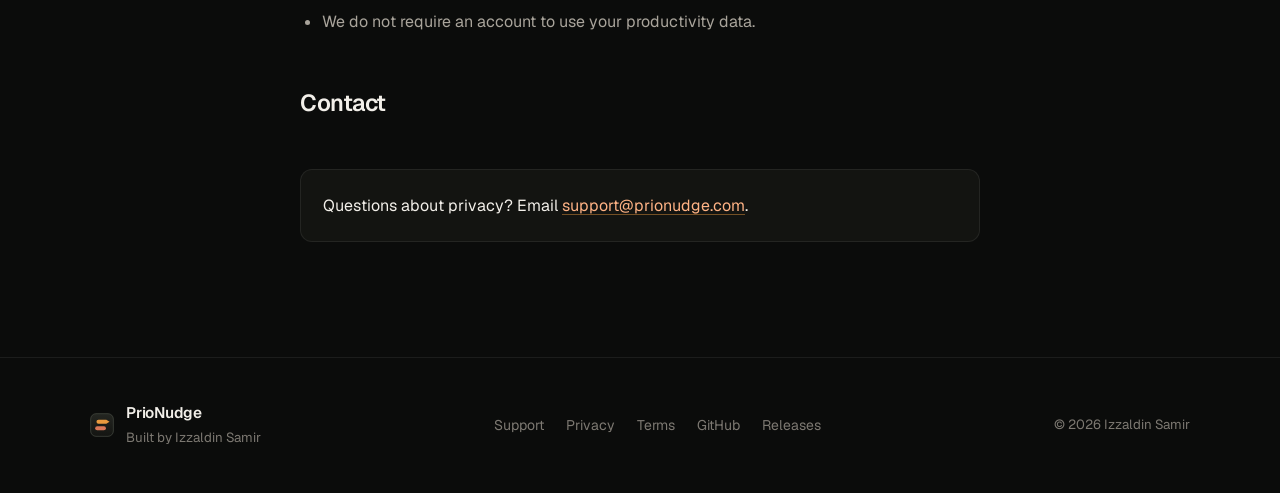
==== commit c65b8009: "chore: align site for commercial review" ====
--- a/privacy.html
+++ b/privacy.html
@@ -77,7 +77,7 @@
       <p>These licensing operations send only the information needed to verify your license. They do not include your task or tracker data.</p>
 
       <h2>Purchases</h2>
-      <p>Paid PrioNudge purchases are handled by Creem as the Merchant of Record. When you buy a license, you provide payment and contact information to Creem, not directly to PrioNudge. Creem's own terms and privacy policy apply to that checkout process. PrioNudge does not collect or store your payment-card details.</p>
+      <p>Paid PrioNudge purchases are intended to be handled by Creem as the Merchant of Record. When you buy a license, you provide payment and contact information to Creem, not directly to PrioNudge. Creem's <a href="https://www.creem.io/buyer-terms" target="_blank" rel="noopener">Buyer Terms of Service</a> and privacy policy apply to that checkout process. PrioNudge does not collect or store your payment-card details.</p>
 
       <h2>What we do not do</h2>
       <ul>
--- a/styles.css
+++ b/styles.css
@@ -1084,6 +1084,53 @@
   max-width: 48ch;
 }
 .bento__card--wide p { max-width: 72ch; }
+
+/* =========================================================
+   FOUNDER EARLY ACCESS
+   ========================================================= */
+.section--early-access { padding-top: clamp(40px, 5.5vw, 76px); }
+
+.early-access {
+  display: grid;
+  grid-template-columns: minmax(0, 0.7fr) minmax(0, 1.3fr);
+  gap: clamp(18px, 3.4vw, 52px);
+  align-items: start;
+  padding: clamp(24px, 3vw, 36px);
+  border-radius: var(--radius);
+  background:
+    radial-gradient(ellipse at 6% 0%, rgba(234, 154, 62, 0.08) 0%, transparent 58%),
+    var(--surface);
+  border: 1px solid var(--line);
+  box-shadow: inset 0 1px 0 rgba(255, 255, 255, 0.04);
+}
+
+.early-access__intro .section__eyebrow { margin-bottom: 10px; }
+
+.early-access__price {
+  font-size: clamp(1.55rem, 3.2vw, 2.15rem);
+  font-weight: 600;
+  letter-spacing: -0.03em;
+  line-height: 1.1;
+  color: var(--text);
+}
+.early-access__price span {
+  font-size: 0.95rem;
+  font-weight: 500;
+  letter-spacing: 0;
+  color: var(--text-3);
+}
+
+.early-access__body p {
+  color: var(--text-2);
+  font-size: clamp(0.95rem, 1.2vw, 1.02rem);
+  line-height: 1.65;
+}
+.early-access__body p + p { margin-top: 12px; }
+.early-access__body .ver { color: var(--text-2); }
+
+@media (max-width: 860px) {
+  .early-access { grid-template-columns: 1fr; gap: 14px; }
+}
 
 /* =========================================================
    FINAL CTA
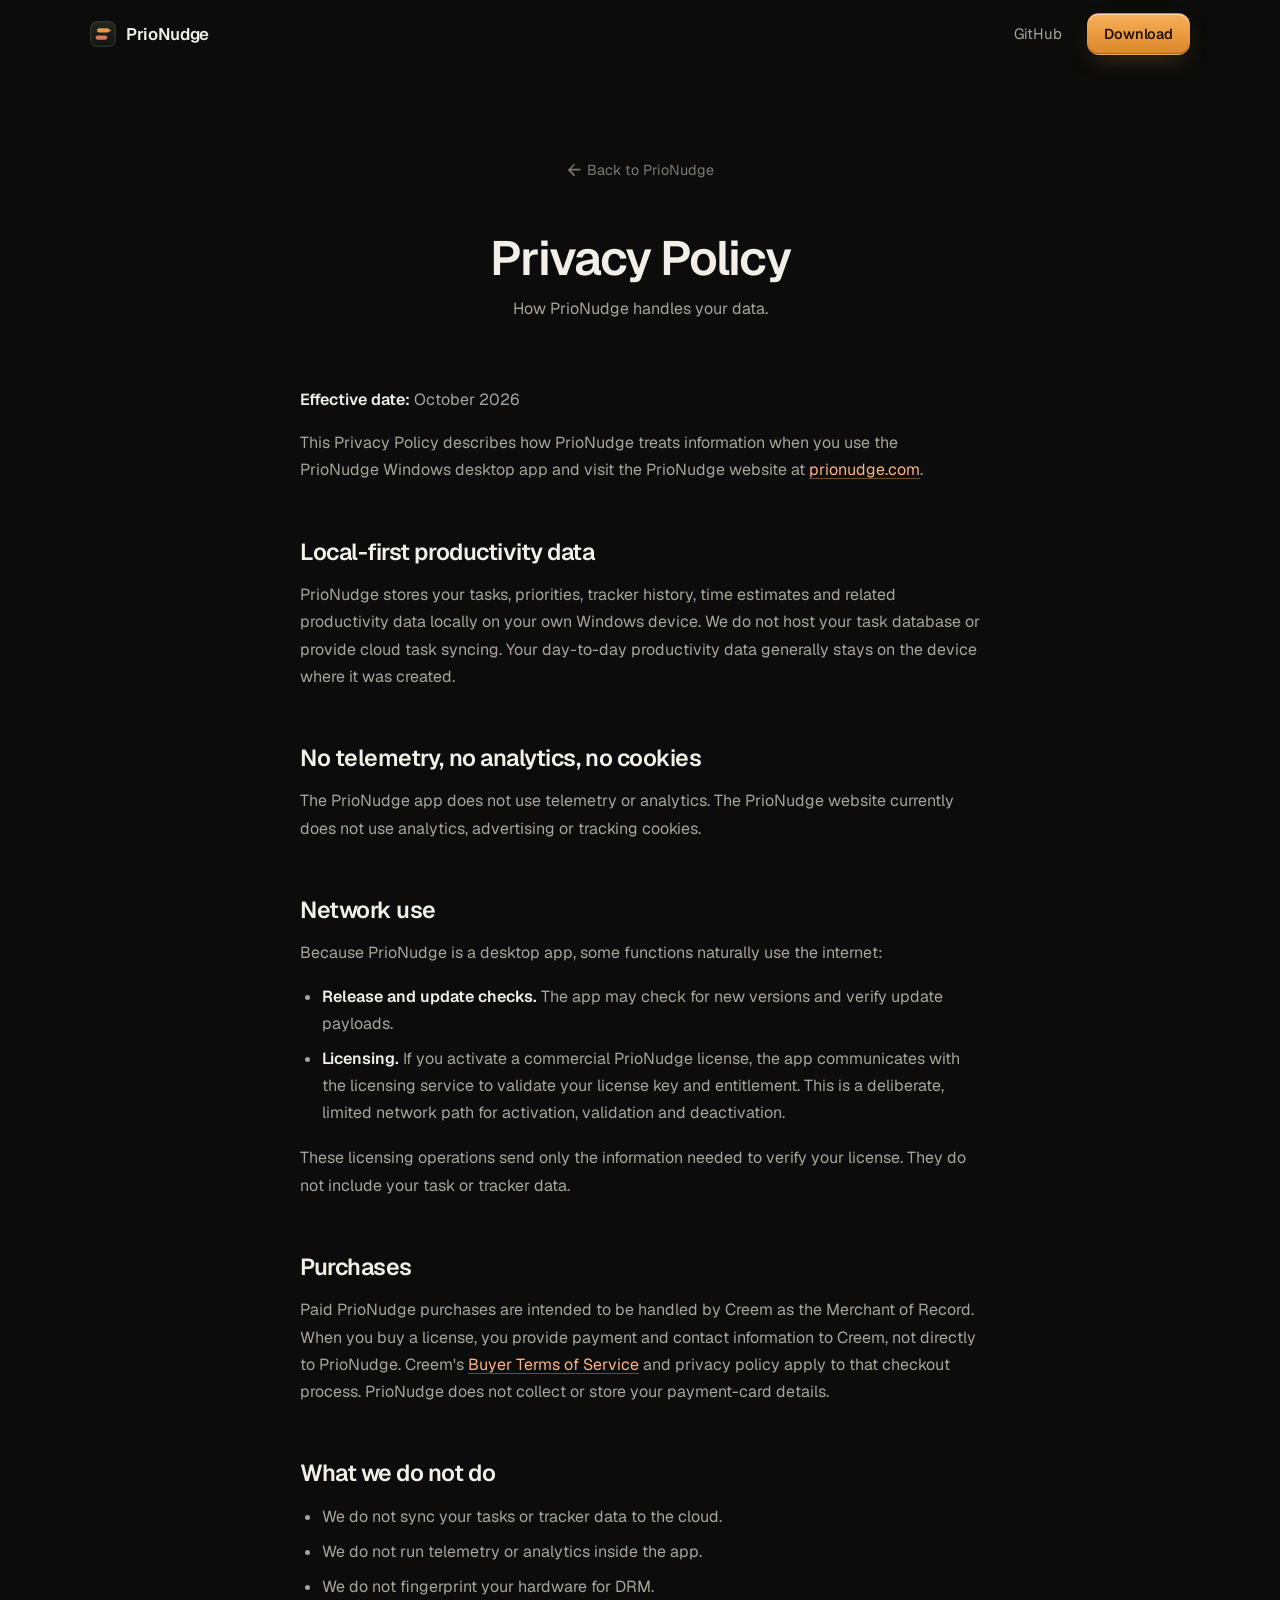
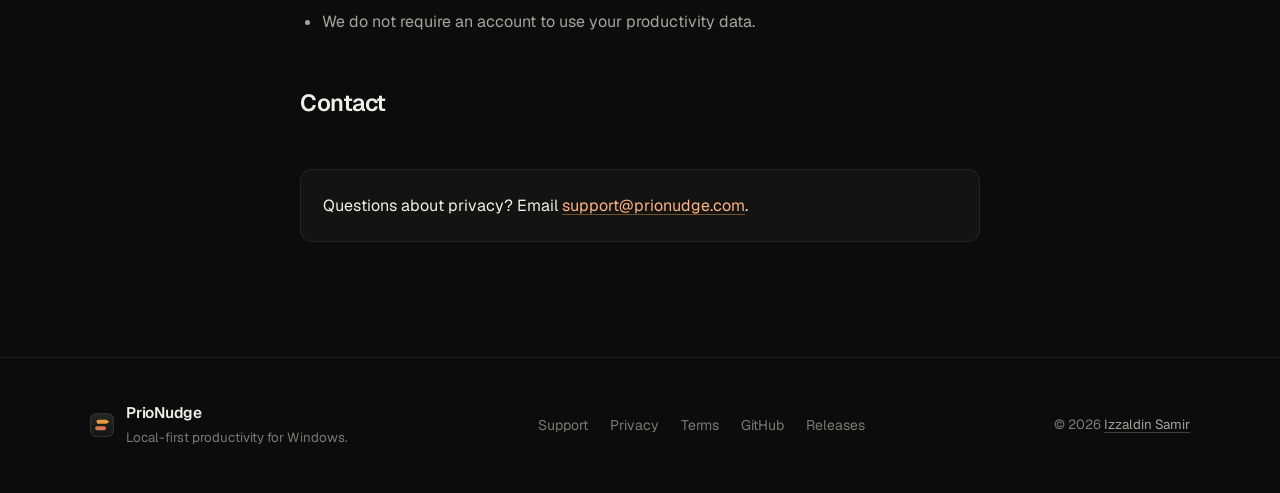
==== commit d19fd77d: "feat: refresh product visuals and site polish" ====
--- a/privacy.html
+++ b/privacy.html
@@ -101,10 +101,10 @@
       <span class="mark mark--sm" aria-hidden="true">
         <svg viewBox="0 0 512 512" focusable="false" aria-hidden="true"><use href="#pn-mark"/></svg>
       </span>
-      <span>
+      <div>
         <span class="footer__name">PrioNudge</span>
-        <span class="footer__by">Built by Izzaldin Samir</span>
-      </span>
+        <span class="footer__tagline">Local-first productivity for Windows.</span>
+      </div>
     </div>
     <nav class="footer__links" aria-label="Footer">
       <a href="mailto:support@prionudge.com">Support</a>
@@ -113,7 +113,7 @@
       <a href="https://github.com/IzzaldinSamir/prionudge-releases" target="_blank" rel="noopener">GitHub</a>
       <a href="https://github.com/IzzaldinSamir/prionudge-releases/releases" target="_blank" rel="noopener">Releases</a>
     </nav>
-    <p class="footer__copy">&copy; 2026 Izzaldin Samir</p>
+    <p class="footer__copy">&copy; 2026 <a href="https://ezzulddin.com/" class="footer__author-link" target="_blank" rel="noopener">Izzaldin Samir</a></p>
   </div>
 </footer>
 
--- a/styles.css
+++ b/styles.css
@@ -90,6 +90,47 @@
 ::selection { background: rgba(234, 154, 62, 0.28); color: #fff; }
 
 .svg-defs { position: absolute; width: 0; height: 0; overflow: hidden; }
+
+/* ---------- keyboard keycaps ---------- */
+kbd {
+  display: inline-flex;
+  align-items: center;
+  justify-content: center;
+  font-family: var(--mono);
+  font-size: 0.76em;
+  font-weight: 550;
+  line-height: 1;
+  color: var(--text);
+  background: linear-gradient(180deg, #242622 0%, #171814 100%);
+  border: 1px solid rgba(255, 255, 255, 0.14);
+  border-bottom: 2px solid rgba(255, 255, 255, 0.22);
+  border-radius: 5px;
+  padding: 3px 6px;
+  margin-inline: 1.5px;
+  box-shadow: 0 1px 2px rgba(0, 0, 0, 0.6), inset 0 1px 0 rgba(255, 255, 255, 0.1);
+  vertical-align: baseline;
+  white-space: nowrap;
+}
+
+/* ---------- section dividers ---------- */
+.section-divider {
+  position: relative;
+  height: 1px;
+  width: 100%;
+  max-width: var(--container);
+  margin-inline: auto;
+  background: linear-gradient(90deg, transparent 0%, var(--line-strong) 25%, var(--line-strong) 75%, transparent 100%);
+}
+.section-divider__glow {
+  position: absolute;
+  left: 50%;
+  top: -1px;
+  width: min(320px, 60%);
+  height: 3px;
+  transform: translateX(-50%);
+  background: radial-gradient(ellipse at 50% 50%, rgba(234, 154, 62, 0.5) 0%, transparent 80%);
+  pointer-events: none;
+}
 
 /* ---------- focus ---------- */
 :focus-visible {
@@ -191,10 +232,17 @@
   letter-spacing: -0.011em;
   white-space: nowrap;
   cursor: pointer;
-  transition: transform 0.18s var(--ease), box-shadow 0.22s var(--ease),
+  position: relative;
+  user-select: none;
+  -webkit-user-select: none;
+  transition: transform 0.15s var(--ease), box-shadow 0.18s var(--ease),
               background-color 0.18s var(--ease), border-color 0.18s var(--ease),
               color 0.18s var(--ease);
 }
+.btn:active {
+  transform: translateY(1px) scale(0.985);
+  transition-duration: 0.05s;
+}
 
 .btn--sm { padding: 9px 16px; font-size: 0.9rem; min-height: 38px; }
 .btn--lg { padding: 15px 24px; font-size: 1rem; border-radius: 12px; min-height: 52px; }
@@ -203,32 +251,46 @@
 
 .btn--primary {
   color: var(--ink);
-  background-image: linear-gradient(180deg, #F3A94F 0%, var(--amber) 52%, #DD8A32 100%);
+  background-image: linear-gradient(180deg, #F5B05A 0%, var(--amber) 52%, #DC872C 100%);
   box-shadow:
-    inset 0 1px 0 rgba(255, 255, 255, 0.45),
-    0 1px 2px rgba(0, 0, 0, 0.5),
-    0 8px 26px -10px var(--amber-glow);
+    inset 0 1px 0 rgba(255, 255, 255, 0.52),
+    inset 0 -1px 0 rgba(0, 0, 0, 0.28),
+    0 1px 3px rgba(0, 0, 0, 0.55),
+    0 8px 24px -8px var(--amber-glow);
 }
 .btn--primary:hover {
   transform: translateY(-1px);
+  background-image: linear-gradient(180deg, #F8BA6E 0%, #EDB052 50%, #E3943A 100%);
   box-shadow:
-    inset 0 1px 0 rgba(255, 255, 255, 0.55),
-    0 2px 5px rgba(0, 0, 0, 0.5),
-    0 16px 38px -10px rgba(234, 154, 62, 0.65);
-}
-.btn--primary:active { transform: translateY(0) scale(0.985); }
+    inset 0 1px 0 rgba(255, 255, 255, 0.65),
+    inset 0 -1px 0 rgba(0, 0, 0, 0.25),
+    0 3px 8px rgba(0, 0, 0, 0.55),
+    0 16px 36px -10px rgba(234, 154, 62, 0.65);
+}
+.btn--primary:active {
+  transform: translateY(1px) scale(0.985);
+  box-shadow:
+    inset 0 1px 0 rgba(0, 0, 0, 0.22),
+    0 1px 2px rgba(0, 0, 0, 0.6),
+    0 4px 12px -4px var(--amber-glow);
+}
 
 .btn--ghost {
   color: var(--text);
   background: rgba(255, 255, 255, 0.04);
   border-color: var(--line-strong);
+  box-shadow: inset 0 1px 0 rgba(255, 255, 255, 0.04), 0 1px 3px rgba(0, 0, 0, 0.4);
 }
 .btn--ghost:hover {
   transform: translateY(-1px);
-  background: rgba(255, 255, 255, 0.085);
-  border-color: rgba(255, 255, 255, 0.24);
-}
-.btn--ghost:active { transform: translateY(0) scale(0.985); }
+  background: rgba(255, 255, 255, 0.08);
+  border-color: rgba(255, 255, 255, 0.28);
+  box-shadow: inset 0 1px 0 rgba(255, 255, 255, 0.08), 0 4px 16px -4px rgba(0, 0, 0, 0.5);
+}
+.btn--ghost:active {
+  transform: translateY(1px) scale(0.985);
+  box-shadow: inset 0 1px 0 rgba(0, 0, 0, 0.3), 0 1px 2px rgba(0, 0, 0, 0.4);
+}
 
 /* ---------- nav ---------- */
 .nav {
@@ -408,6 +470,61 @@
   font-variant-numeric: tabular-nums;
 }
 
+/* hero pricing / status line (above the fold) */
+.hero__pricing {
+  margin-top: 22px;
+  display: flex;
+  flex-wrap: wrap;
+  align-items: center;
+  justify-content: center;
+  gap: 10px 16px;
+  color: var(--text-3);
+  font-size: 0.875rem;
+  line-height: 1.5;
+}
+.hero__pricing-offer {
+  display: inline-flex;
+  align-items: center;
+  gap: 8px;
+  padding: 6px 14px;
+  border: 1px solid var(--line-warm);
+  border-radius: 999px;
+  background: linear-gradient(180deg, rgba(234, 154, 62, 0.12) 0%, rgba(234, 154, 62, 0.05) 100%);
+  box-shadow: inset 0 1px 0 rgba(255, 255, 255, 0.08), 0 2px 8px -2px rgba(0, 0, 0, 0.4);
+}
+.hero__pricing-dot {
+  width: 6px;
+  height: 6px;
+  border-radius: 50%;
+  background: var(--amber);
+  box-shadow: 0 0 8px var(--amber);
+  flex-shrink: 0;
+  animation: pulse-dot 2.4s ease-in-out infinite;
+}
+.hero__pricing-label {
+  color: var(--text-2);
+  font-weight: 600;
+  letter-spacing: 0.01em;
+}
+.hero__pricing-price {
+  color: var(--text);
+  font-weight: 650;
+  font-variant-numeric: tabular-nums;
+  white-space: nowrap;
+}
+.hero__pricing-price > span {
+  color: var(--text-3);
+  font-weight: 500;
+  font-size: 0.86em;
+}
+.hero__pricing-note { max-width: 48ch; }
+.hero__pricing-note .ver { color: var(--text-2); }
+
+@keyframes pulse-dot {
+  0%, 100% { opacity: 0.75; transform: scale(1); }
+  50% { opacity: 1; transform: scale(1.3); box-shadow: 0 0 12px var(--amber); }
+}
+
 /* ---------- app stage ---------- */
 .hero__stage {
   position: relative;
@@ -440,7 +557,7 @@
   inset: 0;
   border-radius: calc(var(--radius) + 1px);
   padding: 1px;
-  background: linear-gradient(180deg, rgba(255,255,255,0.18) 0%, rgba(255,255,255,0.04) 18%, rgba(255,255,255,0) 60%);
+  background: linear-gradient(180deg, rgba(255,255,255,0.22) 0%, rgba(255,255,255,0.06) 18%, rgba(255,255,255,0) 60%);
   -webkit-mask: linear-gradient(#fff 0 0) content-box, linear-gradient(#fff 0 0);
   mask: linear-gradient(#fff 0 0) content-box, linear-gradient(#fff 0 0);
   -webkit-mask-composite: xor;
@@ -452,16 +569,17 @@
   position: relative;
   border-radius: var(--radius);
   overflow: hidden;
-  border: 1px solid var(--line-strong);
+  border: 1px solid rgba(255, 255, 255, 0.14);
   background: #090A09;
   box-shadow:
-    0 0 0 1px rgba(0, 0, 0, 0.55),
-    0 4px 10px rgba(0, 0, 0, 0.5),
-    0 40px 90px -34px rgba(0, 0, 0, 0.9),
-    0 90px 160px -70px rgba(0, 0, 0, 0.95);
+    0 0 0 1px rgba(0, 0, 0, 0.8),
+    0 2px 6px rgba(0, 0, 0, 0.6),
+    0 16px 36px -12px rgba(0, 0, 0, 0.7),
+    0 44px 100px -30px rgba(0, 0, 0, 0.92),
+    0 90px 180px -60px rgba(0, 0, 0, 0.95);
   transform-style: preserve-3d;
   transform: perspective(1200px) rotateX(var(--rx, 0deg)) rotateY(var(--ry, 0deg));
-  transition: transform 0.25s var(--ease-out);
+  transition: transform 0.25s var(--ease-out), box-shadow 0.25s var(--ease-out);
   will-change: transform;
 }
 
@@ -495,7 +613,7 @@
 
 .shot__caption {
   margin-top: 18px;
-  color: var(--text-3);
+  color: #9C988F;
   font-size: 0.85rem;
   text-align: center;
   padding-inline: 8px;
@@ -551,12 +669,95 @@
   background: linear-gradient(180deg, rgba(255,255,255,0.01) 0%, transparent 12%, transparent 88%, rgba(255,255,255,0.01));
 }
 
+/* ---------- workflow rail ---------- */
+.workflow-rail {
+  display: flex;
+  align-items: center;
+  justify-content: center;
+  gap: 10px;
+  margin-bottom: clamp(48px, 6vw, 76px);
+  padding: 8px 12px;
+  border-radius: 999px;
+  background: rgba(19, 20, 17, 0.75);
+  border: 1px solid var(--line-strong);
+  backdrop-filter: blur(12px);
+  -webkit-backdrop-filter: blur(12px);
+  box-shadow: 0 12px 36px -12px rgba(0, 0, 0, 0.7), inset 0 1px 0 rgba(255, 255, 255, 0.05);
+  max-width: 920px;
+  margin-inline: auto;
+}
+.workflow-step {
+  display: inline-flex;
+  align-items: center;
+  gap: 10px;
+  padding: 8px 14px;
+  border-radius: 999px;
+  background: transparent;
+  border: 1px solid transparent;
+  transition: background-color 0.18s var(--ease), border-color 0.18s var(--ease), transform 0.18s var(--ease);
+}
+.workflow-step:hover {
+  background: rgba(234, 154, 62, 0.08);
+  border-color: var(--line-warm);
+  transform: translateY(-1px);
+}
+.workflow-step.is-active {
+  background: rgba(234, 154, 62, 0.12);
+  border-color: rgba(234, 154, 62, 0.4);
+  box-shadow: 0 0 16px -4px rgba(234, 154, 62, 0.25);
+}
+.workflow-step.is-active .workflow-step__meta {
+  color: var(--amber-soft);
+}
+.workflow-step__num {
+  font-size: 0.72rem;
+  font-weight: 650;
+  font-family: var(--mono);
+  letter-spacing: 0.06em;
+  color: var(--amber);
+  background: rgba(234, 154, 62, 0.12);
+  border: 1px solid rgba(234, 154, 62, 0.3);
+  border-radius: 6px;
+  padding: 2px 6px;
+  flex-shrink: 0;
+}
+.workflow-step__body {
+  display: flex;
+  align-items: baseline;
+  gap: 7px;
+  white-space: nowrap;
+}
+.workflow-step__name {
+  font-size: 0.88rem;
+  font-weight: 600;
+  letter-spacing: -0.01em;
+  color: var(--text);
+}
+.workflow-step__meta {
+  font-size: 0.74rem;
+  color: var(--text-3);
+}
+.workflow-step:hover .workflow-step__meta { color: var(--text-2); }
+.workflow-rail__arrow {
+  display: grid;
+  place-items: center;
+  width: 16px;
+  height: 16px;
+  color: var(--text-3);
+  flex-shrink: 0;
+}
+.workflow-rail__arrow svg {
+  width: 12px;
+  height: 12px;
+}
+
 .feature {
   display: grid;
   grid-template-columns: minmax(0, 1fr) minmax(0, 1.35fr);
   gap: clamp(28px, 5vw, 72px);
   align-items: center;
   padding-block: clamp(54px, 7vw, 92px);
+  scroll-margin-top: clamp(74px, 9vw, 96px);
 }
 .section--features .feature:first-of-type { padding-top: 0; }
 .section--features .feature:not(:last-of-type) { border-bottom: 1px solid var(--line); }
@@ -621,13 +822,14 @@
   position: relative;
   border-radius: var(--radius);
   overflow: hidden;
-  border: 1px solid var(--line);
+  border: 1px solid rgba(255, 255, 255, 0.1);
   background: #090A09;
   box-shadow:
-    0 0 0 1px rgba(0,0,0,0.45),
+    0 0 0 1px rgba(0,0,0,0.5),
+    0 4px 10px rgba(0, 0, 0, 0.4),
     0 24px 60px -28px rgba(0,0,0,0.9),
-    0 0 0 1px rgba(255,255,255,0.02) inset;
-  transition: border-color 0.25s var(--ease), transform 0.25s var(--ease), box-shadow 0.25s var(--ease);
+    inset 0 1px 0 rgba(255,255,255,0.06);
+  transition: border-color 0.22s var(--ease), transform 0.22s var(--ease), box-shadow 0.22s var(--ease);
 }
 .feature__frame img {
   width: 100%;
@@ -638,8 +840,11 @@
   border-color: var(--line-warm);
   transform: translateY(-3px);
   box-shadow:
-    0 28px 70px -30px rgba(0,0,0,0.95),
-    0 0 44px -16px rgba(234, 154, 62, 0.22);
+    0 0 0 1px rgba(0,0,0,0.5),
+    0 8px 16px rgba(0, 0, 0, 0.4),
+    0 32px 76px -28px rgba(0,0,0,0.95),
+    0 0 44px -16px rgba(234, 154, 62, 0.22),
+    inset 0 1px 0 rgba(255,255,255,0.1);
 }
 
 .feature__callout {
@@ -650,20 +855,22 @@
   gap: 8px;
   padding: 8px 12px;
   border-radius: 999px;
-  background: rgba(11, 12, 11, 0.78);
+  background: rgba(11, 12, 11, 0.82);
   border: 1px solid var(--line-warm);
   color: var(--text);
   font-size: 0.78rem;
   font-weight: 550;
   letter-spacing: -0.01em;
-  backdrop-filter: blur(8px);
-  -webkit-backdrop-filter: blur(8px);
+  backdrop-filter: blur(10px);
+  -webkit-backdrop-filter: blur(10px);
+  box-shadow: 0 4px 14px -2px rgba(0, 0, 0, 0.6);
 }
 .feature__callout-dot {
   width: 7px; height: 7px;
   border-radius: 50%;
   background: var(--amber);
   box-shadow: 0 0 10px var(--amber-glow);
+  animation: pulse-dot 2.6s ease-in-out infinite;
 }
 
 .feature__frame--focus {
@@ -683,104 +890,10 @@
 
 .feature__caption {
   margin-top: 16px;
-  color: var(--text-3);
+  color: #9C988F;
   font-size: 0.85rem;
   padding-inline: 4px;
   line-height: 1.55;
-}
-
-/* ---------- quick capture demo ---------- */
-.feature__frame--demo { position: relative; }
-.capture-demo {
-  position: absolute;
-  left: 50%;
-  bottom: 26px;
-  transform: translateX(-50%);
-  width: min(420px, 86%);
-  padding: 14px;
-  border-radius: var(--radius-sm);
-  background: rgba(11, 12, 11, 0.82);
-  border: 1px solid var(--line-strong);
-  backdrop-filter: blur(12px);
-  -webkit-backdrop-filter: blur(12px);
-  box-shadow: 0 14px 40px -14px rgba(0,0,0,0.8);
-}
-.capture-demo__bar {
-  display: flex;
-  align-items: center;
-  gap: 8px;
-  padding: 10px 12px;
-  border-radius: var(--radius-xs);
-  background: rgba(255,255,255,0.04);
-  border: 1px solid var(--line);
-}
-.capture-demo__input {
-  display: inline-flex;
-  align-items: center;
-  min-width: 0;
-  color: var(--text);
-  font-family: var(--mono);
-  font-size: 0.82rem;
-}
-.capture-demo__text {
-  display: inline-block;
-  white-space: nowrap;
-  overflow: hidden;
-  vertical-align: bottom;
-}
-.capture-demo__caret {
-  display: inline-block;
-  width: 2px; height: 1.1em;
-  background: var(--amber);
-  margin-left: 2px;
-  animation: caret-blink 1s step-end infinite;
-}
-
-.capture-demo__chips {
-  display: flex;
-  flex-wrap: wrap;
-  gap: 8px;
-  margin-top: 12px;
-}
-.capture-demo__chip {
-  display: inline-flex;
-  align-items: center;
-  gap: 5px;
-  padding: 5px 9px;
-  border-radius: 999px;
-  font-size: 0.75rem;
-  font-weight: 550;
-  border: 1px solid var(--line);
-  background: rgba(255,255,255,0.04);
-  color: var(--text-2);
-  opacity: 0;
-  transform: translateY(6px);
-}
-.capture-demo__chip svg { width: 12px; height: 12px; fill: currentColor; }
-.capture-demo__chip--date { color: var(--amber-soft); border-color: rgba(234, 154, 62, 0.25); }
-.capture-demo__chip--priority { color: var(--terracotta); border-color: rgba(217, 119, 87, 0.3); }
-.capture-demo__chip--estimate { color: #9BB0C4; border-color: rgba(155, 176, 196, 0.25); }
-
-@keyframes caret-blink {
-  0%, 100% { opacity: 1; }
-  50% { opacity: 0; }
-}
-@keyframes typing {
-  from { width: 0; }
-  to { width: 100%; }
-}
-@keyframes chip-in {
-  to { opacity: 1; transform: translateY(0); }
-}
-
-@media (prefers-reduced-motion: no-preference) {
-  .capture-demo__text { animation: typing 2.4s steps(42, end) 0.4s both; }
-  .capture-demo__chip:nth-child(1) { animation: chip-in 0.5s var(--ease-out) 2.2s both; }
-  .capture-demo__chip:nth-child(2) { animation: chip-in 0.5s var(--ease-out) 2.5s both; }
-  .capture-demo__chip:nth-child(3) { animation: chip-in 0.5s var(--ease-out) 2.8s both; }
-}
-@media (prefers-reduced-motion: reduce) {
-  .capture-demo__chip { opacity: 1; transform: none; }
 }
 
 /* =========================================================
@@ -1040,6 +1153,7 @@
   background: var(--surface);
   border: 1px solid var(--line);
   overflow: hidden;
+  box-shadow: inset 0 1px 0 rgba(255, 255, 255, 0.05), 0 2px 6px rgba(0, 0, 0, 0.3);
   transition: border-color 0.22s var(--ease), transform 0.22s var(--ease), box-shadow 0.22s var(--ease);
 }
 .bento__card::before {
@@ -1048,12 +1162,15 @@
   inset: 0;
   border-radius: inherit;
   pointer-events: none;
-  box-shadow: inset 0 1px 0 rgba(255,255,255,0.055), inset 0 -1px 0 rgba(0,0,0,0.35);
+  box-shadow: inset 0 1px 0 rgba(255,255,255,0.06), inset 0 -1px 0 rgba(0,0,0,0.35);
 }
 .bento__card:hover {
   border-color: var(--line-warm);
   transform: translateY(-2px);
-  box-shadow: 0 18px 44px -22px rgba(0,0,0,0.8), 0 0 30px -14px rgba(234, 154, 62, 0.12);
+  box-shadow:
+    inset 0 1px 0 rgba(255, 255, 255, 0.08),
+    0 18px 44px -22px rgba(0,0,0,0.8),
+    0 0 30px -14px rgba(234, 154, 62, 0.16);
 }
 .bento__card:nth-child(1) { grid-area: local; }
 .bento__card:nth-child(2) { grid-area: update; }
@@ -1092,16 +1209,16 @@
 
 .early-access {
   display: grid;
-  grid-template-columns: minmax(0, 0.7fr) minmax(0, 1.3fr);
+  grid-template-columns: minmax(0, 0.75fr) minmax(0, 1.25fr);
   gap: clamp(18px, 3.4vw, 52px);
   align-items: start;
-  padding: clamp(24px, 3vw, 36px);
+  padding: clamp(26px, 3.2vw, 38px);
   border-radius: var(--radius);
   background:
-    radial-gradient(ellipse at 6% 0%, rgba(234, 154, 62, 0.08) 0%, transparent 58%),
-    var(--surface);
-  border: 1px solid var(--line);
-  box-shadow: inset 0 1px 0 rgba(255, 255, 255, 0.04);
+    radial-gradient(ellipse at 8% 0%, rgba(234, 154, 62, 0.1) 0%, transparent 60%),
+    linear-gradient(180deg, #161814 0%, #10110E 100%);
+  border: 1px solid rgba(234, 154, 62, 0.22);
+  box-shadow: inset 0 1px 0 rgba(255, 255, 255, 0.08), 0 20px 48px -20px rgba(0, 0, 0, 0.7);
 }
 
 .early-access__intro .section__eyebrow { margin-bottom: 10px; }
@@ -1127,6 +1244,25 @@
 }
 .early-access__body p + p { margin-top: 12px; }
 .early-access__body .ver { color: var(--text-2); }
+
+.early-access__pills {
+  display: flex;
+  flex-wrap: wrap;
+  gap: 8px;
+  margin-top: 18px;
+  padding-top: 16px;
+  border-top: 1px solid var(--line);
+}
+.early-access__pill {
+  font-size: 0.76rem;
+  font-weight: 550;
+  color: var(--text-2);
+  padding: 4px 10px;
+  border-radius: 999px;
+  background: rgba(255, 255, 255, 0.035);
+  border: 1px solid var(--line);
+  letter-spacing: -0.005em;
+}
 
 @media (max-width: 860px) {
   .early-access { grid-template-columns: 1fr; gap: 14px; }
@@ -1174,6 +1310,18 @@
   flex-direction: column;
   align-items: center;
 }
+.cta__mark {
+  width: 44px;
+  height: 44px;
+  margin-bottom: 22px;
+  filter: drop-shadow(0 8px 20px rgba(234, 154, 62, 0.28));
+  transition: transform 0.25s var(--ease);
+}
+.cta__mark:hover {
+  transform: scale(1.05);
+}
+.cta__mark svg { width: 100%; height: 100%; }
+
 .cta__title {
   font-size: clamp(1.85rem, 5.2vw, 3.35rem);
   line-height: 1.06;
@@ -1197,7 +1345,7 @@
 }
 .footer__brand { display: flex; align-items: center; gap: 12px; }
 .footer__name { display: block; font-weight: 600; font-size: 0.96rem; letter-spacing: -0.015em; }
-.footer__by { display: block; color: var(--text-3); font-size: 0.83rem; margin-top: 2px; }
+.footer__tagline { display: block; color: var(--text-3); font-size: 0.83rem; margin-top: 2px; }
 
 .footer__links { display: flex; flex-wrap: wrap; gap: 22px; }
 .footer__links a {
@@ -1208,6 +1356,17 @@
 .footer__links a:hover { color: var(--text); }
 
 .footer__copy { color: var(--text-3); font-size: 0.83rem; }
+.footer__author-link {
+  color: var(--text-2);
+  text-decoration: underline;
+  text-decoration-color: rgba(255, 255, 255, 0.22);
+  text-underline-offset: 3px;
+  transition: color 0.18s var(--ease), text-decoration-color 0.18s var(--ease);
+}
+.footer__author-link:hover {
+  color: var(--amber);
+  text-decoration-color: rgba(234, 154, 62, 0.5);
+}
 
 /* =========================================================
    STICKY MOBILE CTA
@@ -1285,6 +1444,20 @@
 
   .section__head { flex-direction: column; align-items: flex-start; gap: 14px; }
   .section__head--center { align-items: center; text-align: center; }
+
+  .workflow-rail {
+    display: grid;
+    grid-template-columns: repeat(2, minmax(0, 1fr));
+    border-radius: var(--radius);
+    padding: 10px;
+    gap: 8px;
+  }
+  .workflow-step {
+    border-radius: var(--radius-sm);
+    padding: 8px 10px;
+    background: rgba(255, 255, 255, 0.02);
+  }
+  .workflow-rail__arrow { display: none; }
 }
 
 @media (max-width: 680px) {
@@ -1311,10 +1484,6 @@
   .feature { gap: 24px; padding-block: 42px; }
   .feature__copy > p { font-size: 1rem; }
   .feature__list li { font-size: 0.95rem; }
-
-  .capture-demo { bottom: 18px; padding: 12px; width: min(340px, 90%); }
-  .capture-demo__input { font-size: 0.72rem; }
-  .capture-demo__bar { padding: 8px 10px; }
 
   .bento { grid-template-columns: 1fr; grid-template-areas: "local" "update" "keyboard" "tray" "remind"; }
 
@@ -1353,6 +1522,13 @@
   body.sticky-cta-active { padding-bottom: 78px; }
 }
 
+@media (max-width: 480px) {
+  .workflow-rail {
+    grid-template-columns: 1fr;
+    gap: 6px;
+  }
+}
+
 @media (max-width: 400px) {
   .hero__title { font-size: 1.7rem; letter-spacing: -0.032em; }
   .hero__lead { font-size: 0.98rem; }
@@ -1377,10 +1553,13 @@
     animation-iteration-count: 1 !important;
     transition-duration: 0.001ms !important;
   }
-  [data-reveal] { opacity: 1; transform: none; }
-  .btn:hover, .feature:hover .feature__frame, .bento__card:hover { transform: none; }
-  .hero__frame, .shot__frame { transform: none; }
-  .shot__cursor-glow { display: none; }
+  [data-reveal] { opacity: 1 !important; transform: none !important; }
+  .btn:hover, .feature:hover .feature__frame, .bento__card:hover, .workflow-step:hover, .cta__mark:hover { transform: none !important; }
+  .hero__frame, .shot__frame { transform: none !important; }
+  .shot__cursor-glow { display: none !important; }
+  .hero__pricing-dot, .feature__callout-dot {
+    animation: none !important;
+  }
 }
 
 /* coarse pointer: disable cursor-driven parallax */
@@ -1500,6 +1679,6 @@
 @media print {
   body { background: #fff; color: #000; }
   .nav, .hero__ambiance, .cta__ambiance, .shot__glow, .shot__rim, .shot__cursor-glow,
-  .feature__callout, .feature__focus-ring, .capture-demo, .sticky-cta { display: none; }
+  .feature__callout, .feature__focus-ring, .sticky-cta { display: none; }
   [data-reveal] { opacity: 1; transform: none; }
 }
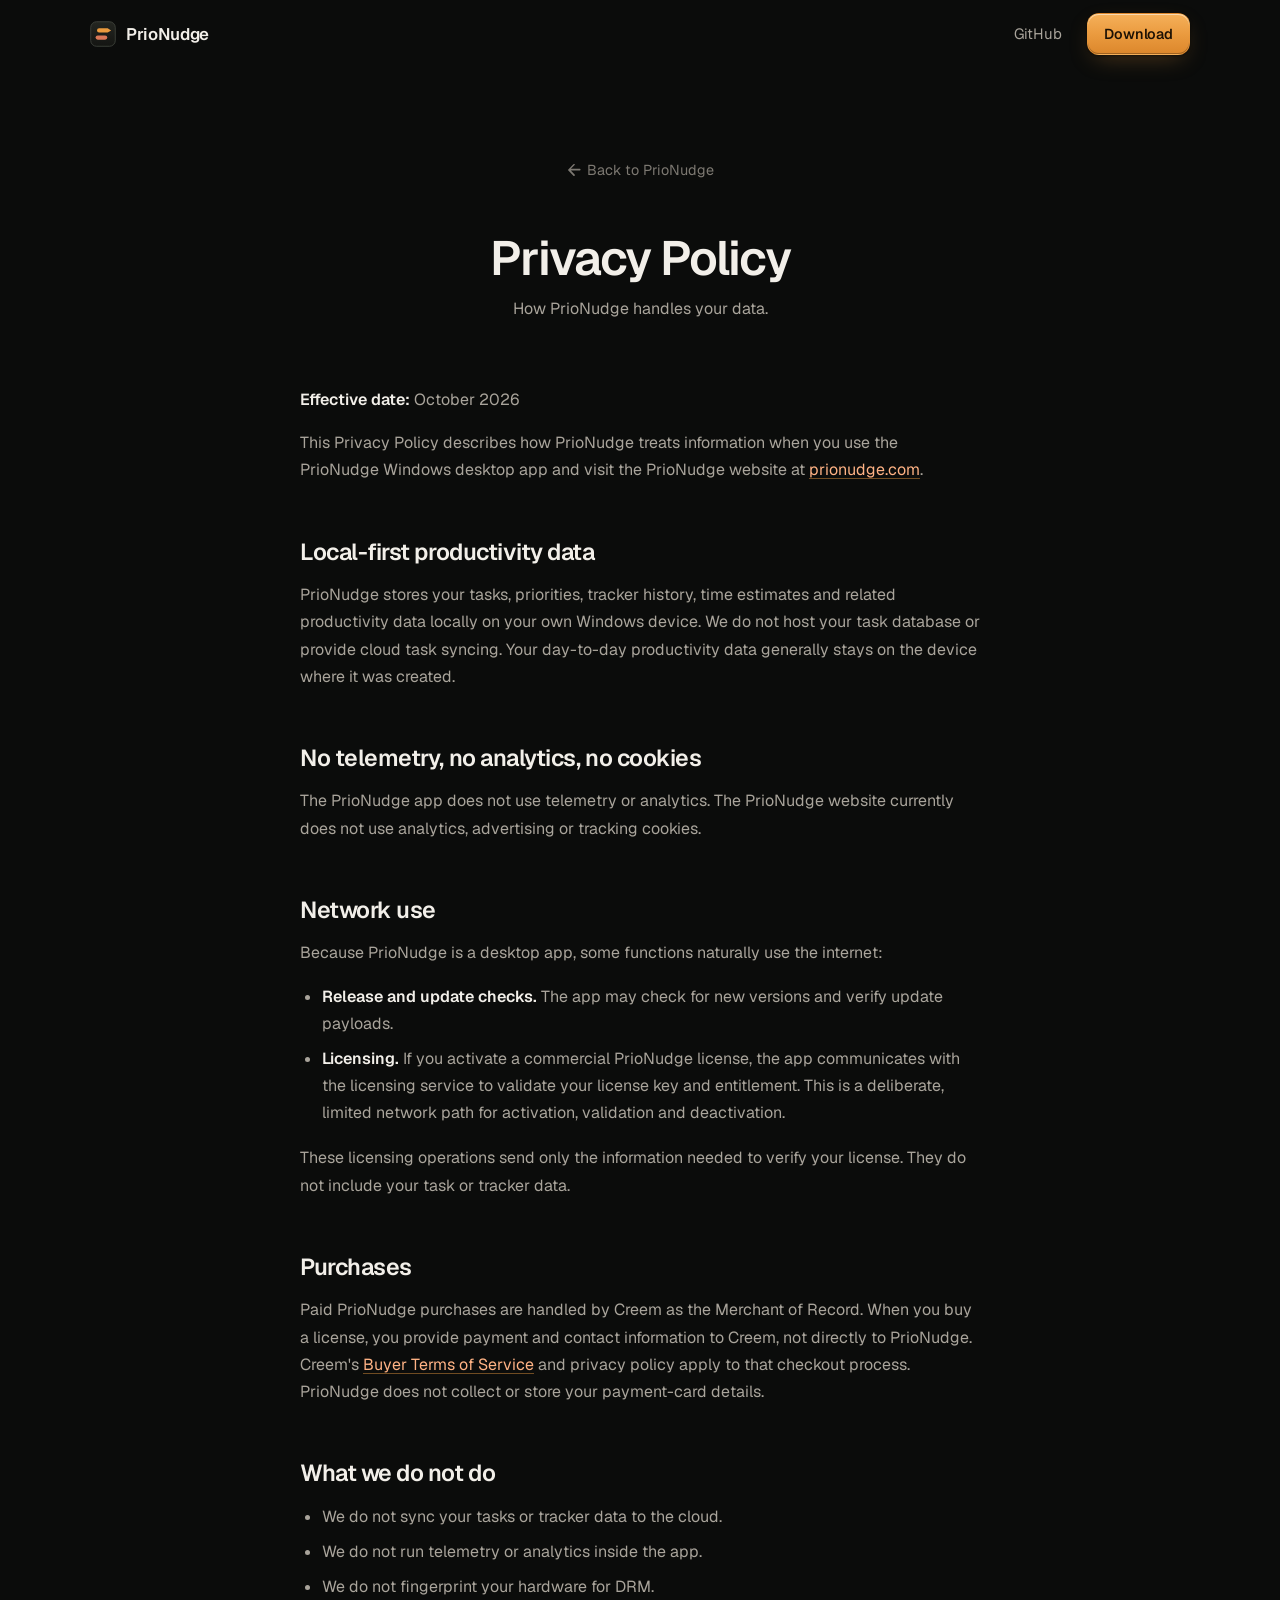
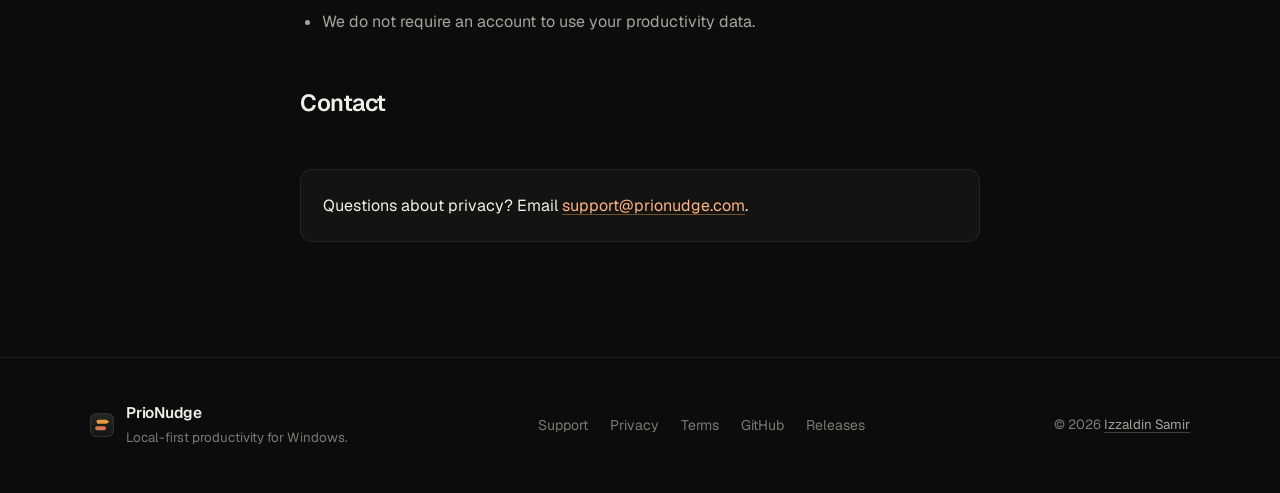
==== commit e4c1cfda: "feat: launch PrioNudge Founder Early Access" ====
--- a/privacy.html
+++ b/privacy.html
@@ -41,7 +41,7 @@
     </a>
     <nav class="nav__links" aria-label="Primary">
       <a class="nav__link" href="https://github.com/IzzaldinSamir/prionudge-releases" target="_blank" rel="noopener">GitHub</a>
-      <a class="btn btn--primary btn--sm" href="https://github.com/IzzaldinSamir/prionudge-releases/releases/download/v0.1.16/PrioNudge_0.1.16_x64-setup.exe" data-dl="exe">Download</a>
+      <a class="btn btn--primary btn--sm" href="https://github.com/IzzaldinSamir/prionudge-releases/releases/download/v0.1.17/PrioNudge_0.1.17_x64-setup.exe" data-dl="exe">Download</a>
     </nav>
   </div>
 </header>
@@ -77,7 +77,7 @@
       <p>These licensing operations send only the information needed to verify your license. They do not include your task or tracker data.</p>
 
       <h2>Purchases</h2>
-      <p>Paid PrioNudge purchases are intended to be handled by Creem as the Merchant of Record. When you buy a license, you provide payment and contact information to Creem, not directly to PrioNudge. Creem's <a href="https://www.creem.io/buyer-terms" target="_blank" rel="noopener">Buyer Terms of Service</a> and privacy policy apply to that checkout process. PrioNudge does not collect or store your payment-card details.</p>
+      <p>Paid PrioNudge purchases are handled by Creem as the Merchant of Record. When you buy a license, you provide payment and contact information to Creem, not directly to PrioNudge. Creem's <a href="https://www.creem.io/buyer-terms" target="_blank" rel="noopener">Buyer Terms of Service</a> and privacy policy apply to that checkout process. PrioNudge does not collect or store your payment-card details.</p>
 
       <h2>What we do not do</h2>
       <ul>
